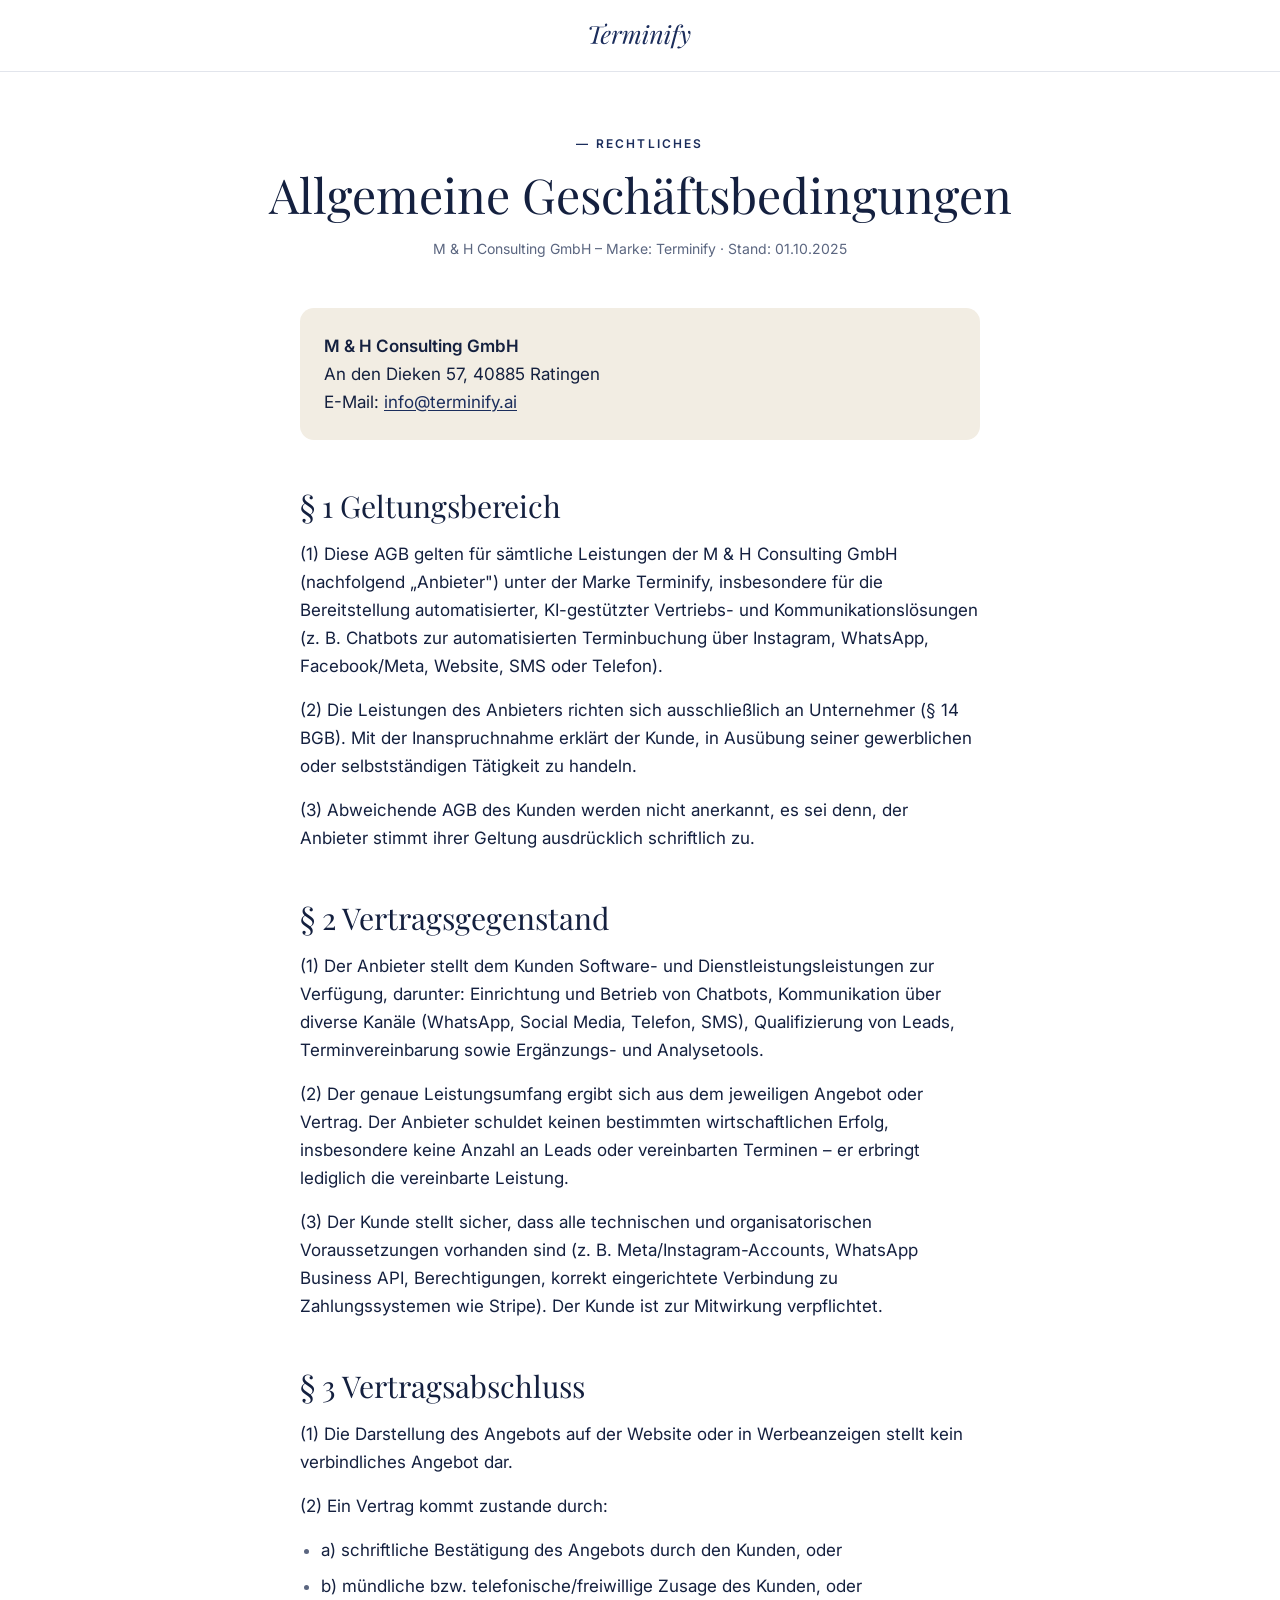
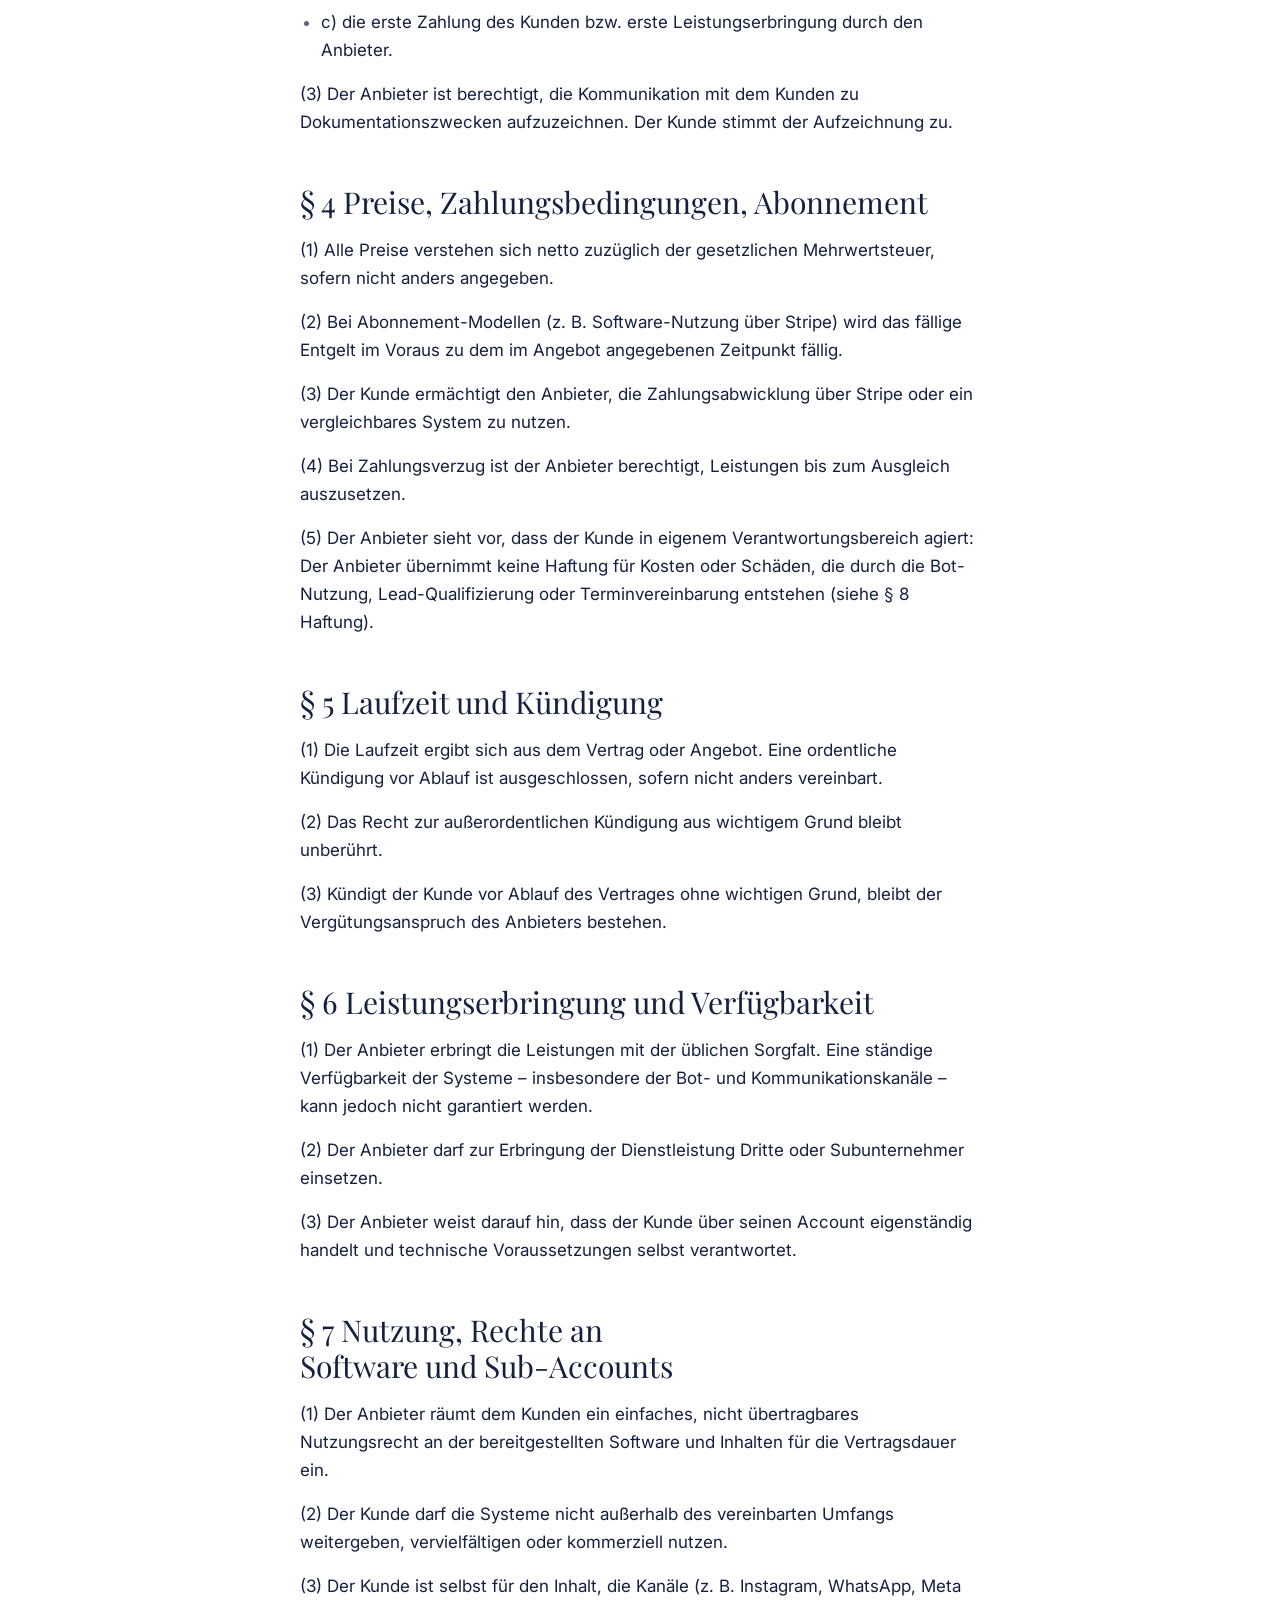
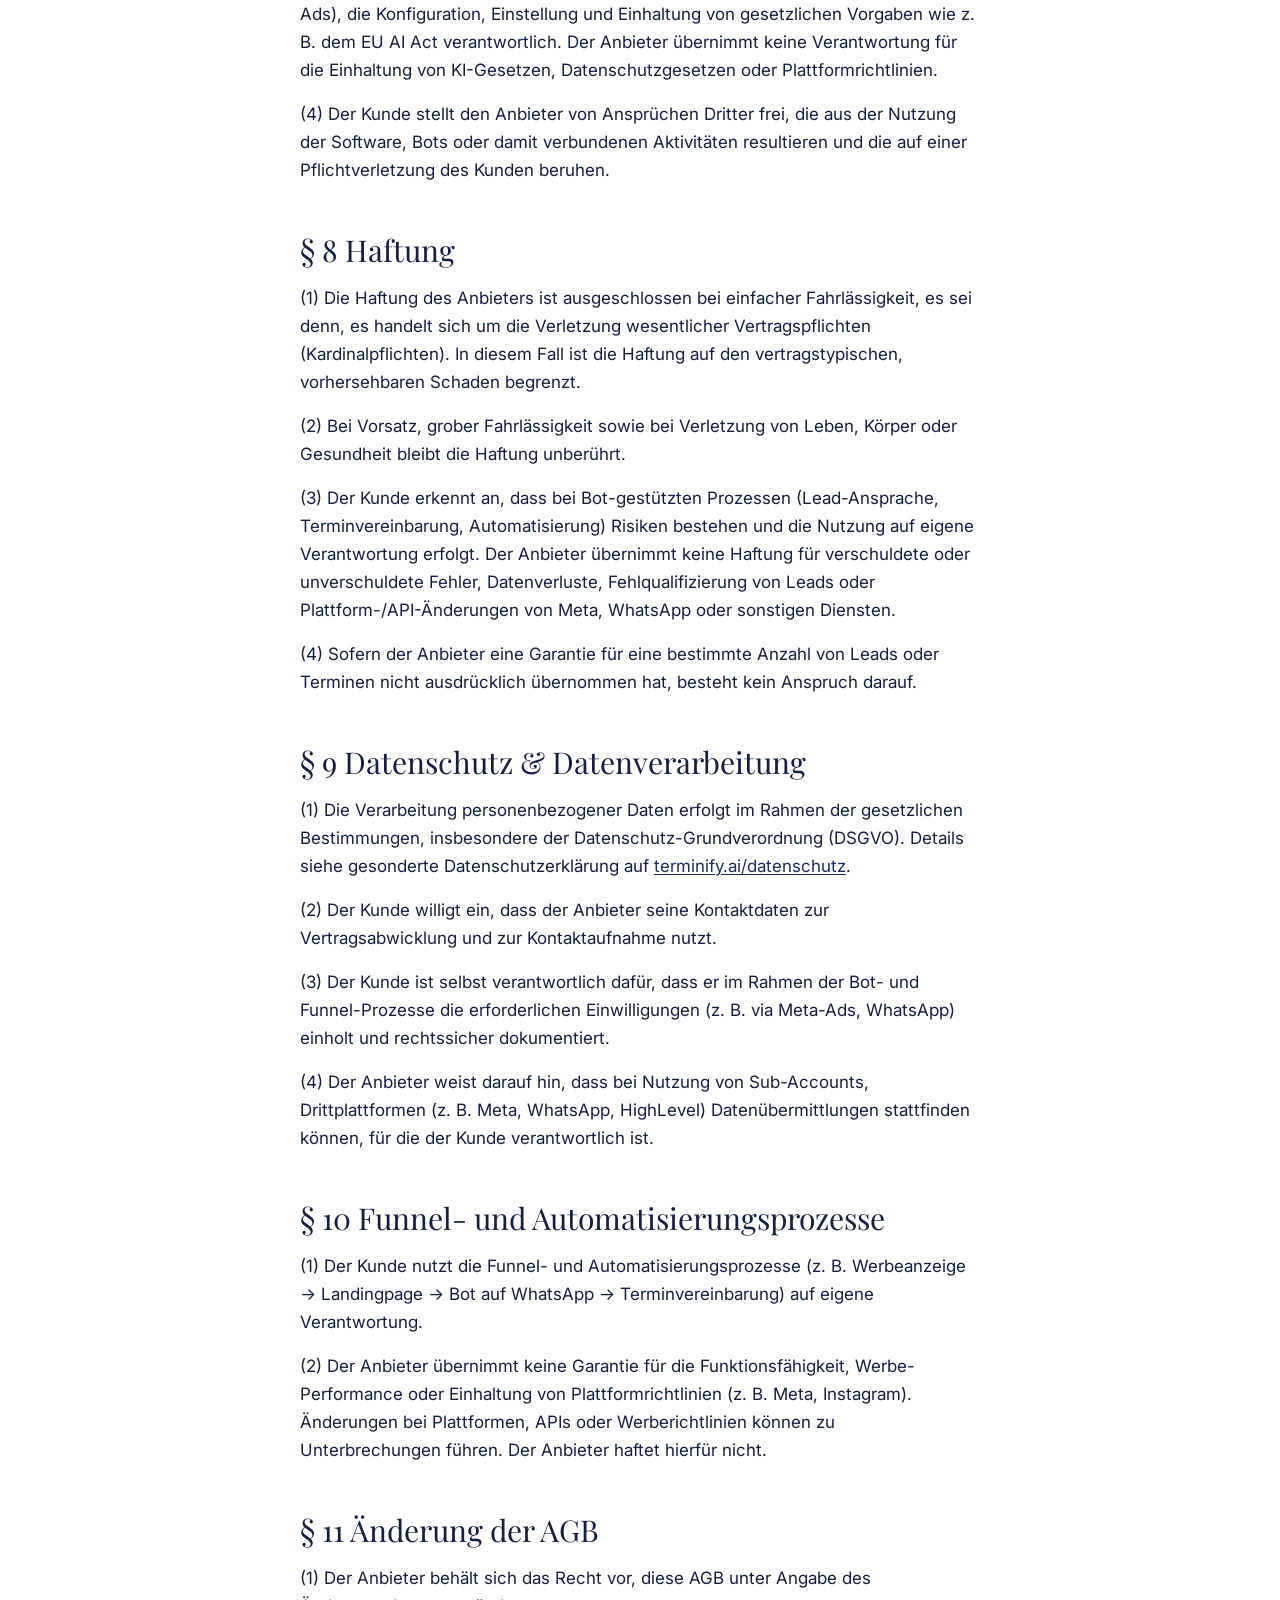
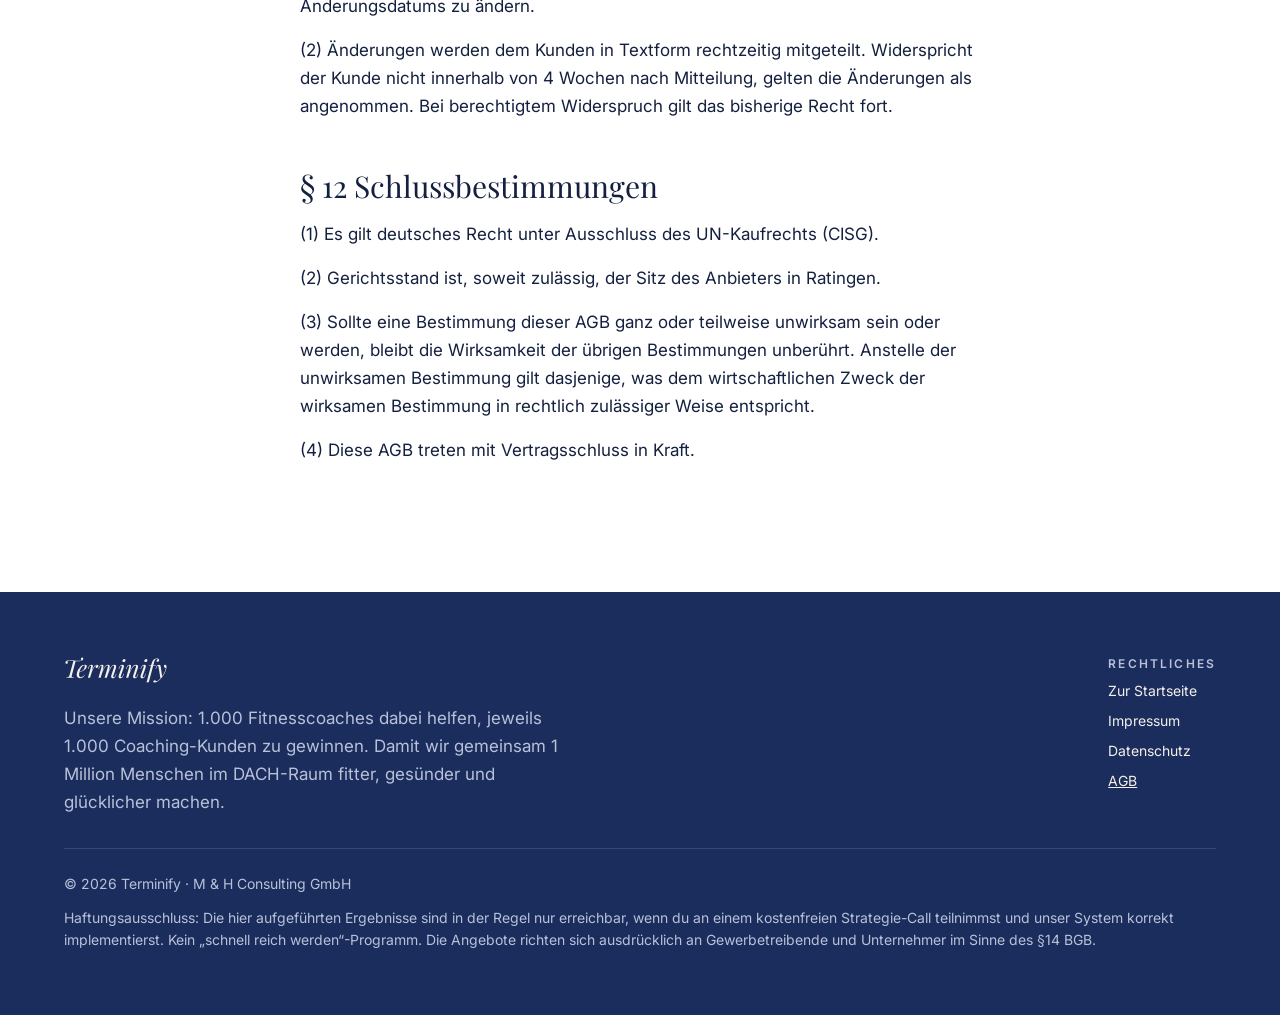
==== agb/index.html @ e1d7f53e "Rechtsseiten im Markenstil, Belege-Block mobil repariert - Impressum, Datenschutz und AGB unter vide" ====
<!DOCTYPE html>
<html lang="de">
<head>
<meta charset="UTF-8">
<meta name="viewport" content="width=device-width, initial-scale=1.0">
<title>Allgemeine Geschäftsbedingungen – Terminify</title>
<meta name="description" content="Allgemeine Geschäftsbedingungen der M & H Consulting GmbH (Terminify).">
<meta name="theme-color" content="#ffffff">
<link rel="icon" type="image/svg+xml" href="../assets/favicon.svg">

<link rel="preconnect" href="https://fonts.googleapis.com">
<link rel="preconnect" href="https://fonts.gstatic.com" crossorigin>
<link href="https://fonts.googleapis.com/css2?family=Inter:wght@400;600&family=Playfair+Display:ital,wght@0,400;0,500;1,400;1,500&display=swap" rel="stylesheet">
<link rel="stylesheet" href="../tokens.css">
<link rel="stylesheet" href="../bausteine.css">
<link rel="stylesheet" href="../recht.css">
</head>
<body>

<header class="tf-kopf">
  <a class="tf-kopf__logo" href="/" aria-label="Terminify, zur Startseite"><img class="tf-kopf__marke" src="../assets/wortmarke_tinte.svg" alt="Terminify" width="104" height="28"></a>
</header>

<main>
  <section class="recht-kopf">
    <div class="container tf-mitte">
      <p class="tf-dachzeile label">— Rechtliches</p>
      <h1 class="tf-titel display-l">Allgemeine Geschäftsbedingungen</h1>
      <p class="recht-kopf__stand small">M &amp; H Consulting GmbH – Marke: Terminify &middot; Stand: 01.10.2025</p>
    </div>
  </section>

  <section class="recht">
    <div class="container">
      <div class="recht__text body">
    <div class="addr">
      <strong>M &amp; H Consulting GmbH</strong><br>
      An den Dieken 57, 40885 Ratingen<br>
      E-Mail: <a href="mailto:info@terminify.ai">info@terminify.ai</a>
    </div>

    <h2>§ 1 Geltungsbereich</h2>
    <p>(1) Diese AGB gelten für sämtliche Leistungen der M &amp; H Consulting GmbH (nachfolgend „Anbieter") unter der Marke Terminify, insbesondere für die Bereitstellung automatisierter, KI-gestützter Vertriebs- und Kommunikationslösungen (z. B. Chatbots zur automatisierten Terminbuchung über Instagram, WhatsApp, Facebook/Meta, Website, SMS oder Telefon).</p>
    <p>(2) Die Leistungen des Anbieters richten sich ausschließlich an Unternehmer (§ 14 BGB). Mit der Inanspruchnahme erklärt der Kunde, in Ausübung seiner gewerblichen oder selbstständigen Tätigkeit zu handeln.</p>
    <p>(3) Abweichende AGB des Kunden werden nicht anerkannt, es sei denn, der Anbieter stimmt ihrer Geltung ausdrücklich schriftlich zu.</p>

    <h2>§ 2 Vertragsgegenstand</h2>
    <p>(1) Der Anbieter stellt dem Kunden Software- und Dienstleistungsleistungen zur Verfügung, darunter: Einrichtung und Betrieb von Chatbots, Kommunikation über diverse Kanäle (WhatsApp, Social Media, Telefon, SMS), Qualifizierung von Leads, Terminvereinbarung sowie Ergänzungs- und Analysetools.</p>
    <p>(2) Der genaue Leistungsumfang ergibt sich aus dem jeweiligen Angebot oder Vertrag. Der Anbieter schuldet keinen bestimmten wirtschaftlichen Erfolg, insbesondere keine Anzahl an Leads oder vereinbarten Terminen – er erbringt lediglich die vereinbarte Leistung.</p>
    <p>(3) Der Kunde stellt sicher, dass alle technischen und organisatorischen Voraussetzungen vorhanden sind (z. B. Meta/Instagram-Accounts, WhatsApp Business API, Berechtigungen, korrekt eingerichtete Verbindung zu Zahlungssystemen wie Stripe). Der Kunde ist zur Mitwirkung verpflichtet.</p>

    <h2>§ 3 Vertragsabschluss</h2>
    <p>(1) Die Darstellung des Angebots auf der Website oder in Werbeanzeigen stellt kein verbindliches Angebot dar.</p>
    <p>(2) Ein Vertrag kommt zustande durch:</p>
    <ul>
      <li>a) schriftliche Bestätigung des Angebots durch den Kunden, oder</li>
      <li>b) mündliche bzw. telefonische/freiwillige Zusage des Kunden, oder</li>
      <li>c) die erste Zahlung des Kunden bzw. erste Leistungserbringung durch den Anbieter.</li>
    </ul>
    <p>(3) Der Anbieter ist berechtigt, die Kommunikation mit dem Kunden zu Dokumentationszwecken aufzuzeichnen. Der Kunde stimmt der Aufzeichnung zu.</p>

    <h2>§ 4 Preise, Zahlungsbedingungen, Abonnement</h2>
    <p>(1) Alle Preise verstehen sich netto zuzüglich der gesetzlichen Mehrwertsteuer, sofern nicht anders angegeben.</p>
    <p>(2) Bei Abonnement-Modellen (z. B. Software-Nutzung über Stripe) wird das fällige Entgelt im Voraus zu dem im Angebot angegebenen Zeitpunkt fällig.</p>
    <p>(3) Der Kunde ermächtigt den Anbieter, die Zahlungsabwicklung über Stripe oder ein vergleichbares System zu nutzen.</p>
    <p>(4) Bei Zahlungsverzug ist der Anbieter berechtigt, Leistungen bis zum Ausgleich auszusetzen.</p>
    <p>(5) Der Anbieter sieht vor, dass der Kunde in eigenem Verantwortungsbereich agiert: Der Anbieter übernimmt keine Haftung für Kosten oder Schäden, die durch die Bot-Nutzung, Lead-Qualifizierung oder Terminvereinbarung entstehen (siehe § 8 Haftung).</p>

    <h2>§ 5 Laufzeit und Kündigung</h2>
    <p>(1) Die Laufzeit ergibt sich aus dem Vertrag oder Angebot. Eine ordentliche Kündigung vor Ablauf ist ausgeschlossen, sofern nicht anders vereinbart.</p>
    <p>(2) Das Recht zur außerordentlichen Kündigung aus wichtigem Grund bleibt unberührt.</p>
    <p>(3) Kündigt der Kunde vor Ablauf des Vertrages ohne wichtigen Grund, bleibt der Vergütungsanspruch des Anbieters bestehen.</p>

    <h2>§ 6 Leistungserbringung und Verfügbarkeit</h2>
    <p>(1) Der Anbieter erbringt die Leistungen mit der üblichen Sorgfalt. Eine ständige Verfügbarkeit der Systeme – insbesondere der Bot- und Kommunikationskanäle – kann jedoch nicht garantiert werden.</p>
    <p>(2) Der Anbieter darf zur Erbringung der Dienstleistung Dritte oder Subunternehmer einsetzen.</p>
    <p>(3) Der Anbieter weist darauf hin, dass der Kunde über seinen Account eigenständig handelt und technische Voraussetzungen selbst verantwortet.</p>

    <h2>§ 7 Nutzung, Rechte an Software und Sub-Accounts</h2>
    <p>(1) Der Anbieter räumt dem Kunden ein einfaches, nicht übertragbares Nutzungsrecht an der bereitgestellten Software und Inhalten für die Vertragsdauer ein.</p>
    <p>(2) Der Kunde darf die Systeme nicht außerhalb des vereinbarten Umfangs weitergeben, vervielfältigen oder kommerziell nutzen.</p>
    <p>(3) Der Kunde ist selbst für den Inhalt, die Kanäle (z. B. Instagram, WhatsApp, Meta Ads), die Konfiguration, Einstellung und Einhaltung von gesetzlichen Vorgaben wie z. B. dem EU AI Act verantwortlich. Der Anbieter übernimmt keine Verantwortung für die Einhaltung von KI-Gesetzen, Datenschutzgesetzen oder Plattformrichtlinien.</p>
    <p>(4) Der Kunde stellt den Anbieter von Ansprüchen Dritter frei, die aus der Nutzung der Software, Bots oder damit verbundenen Aktivitäten resultieren und die auf einer Pflichtverletzung des Kunden beruhen.</p>

    <h2>§ 8 Haftung</h2>
    <p>(1) Die Haftung des Anbieters ist ausgeschlossen bei einfacher Fahrlässigkeit, es sei denn, es handelt sich um die Verletzung wesentlicher Vertragspflichten (Kardinalpflichten). In diesem Fall ist die Haftung auf den vertragstypischen, vorhersehbaren Schaden begrenzt.</p>
    <p>(2) Bei Vorsatz, grober Fahrlässigkeit sowie bei Verletzung von Leben, Körper oder Gesundheit bleibt die Haftung unberührt.</p>
    <p>(3) Der Kunde erkennt an, dass bei Bot-gestützten Prozessen (Lead-Ansprache, Terminvereinbarung, Automatisierung) Risiken bestehen und die Nutzung auf eigene Verantwortung erfolgt. Der Anbieter übernimmt keine Haftung für verschuldete oder unverschuldete Fehler, Datenverluste, Fehlqualifizierung von Leads oder Plattform-/API-Änderungen von Meta, WhatsApp oder sonstigen Diensten.</p>
    <p>(4) Sofern der Anbieter eine Garantie für eine bestimmte Anzahl von Leads oder Terminen nicht ausdrücklich übernommen hat, besteht kein Anspruch darauf.</p>

    <h2>§ 9 Datenschutz &amp; Datenverarbeitung</h2>
    <p>(1) Die Verarbeitung personenbezogener Daten erfolgt im Rahmen der gesetzlichen Bestimmungen, insbesondere der Datenschutz-Grundverordnung (DSGVO). Details siehe gesonderte Datenschutzerklärung auf <a href="/datenschutz">terminify.ai/datenschutz</a>.</p>
    <p>(2) Der Kunde willigt ein, dass der Anbieter seine Kontaktdaten zur Vertragsabwicklung und zur Kontaktaufnahme nutzt.</p>
    <p>(3) Der Kunde ist selbst verantwortlich dafür, dass er im Rahmen der Bot- und Funnel-Prozesse die erforderlichen Einwilligungen (z. B. via Meta-Ads, WhatsApp) einholt und rechtssicher dokumentiert.</p>
    <p>(4) Der Anbieter weist darauf hin, dass bei Nutzung von Sub-Accounts, Drittplattformen (z. B. Meta, WhatsApp, HighLevel) Datenübermittlungen stattfinden können, für die der Kunde verantwortlich ist.</p>

    <h2>§ 10 Funnel- und Automatisierungsprozesse</h2>
    <p>(1) Der Kunde nutzt die Funnel- und Automatisierungsprozesse (z. B. Werbeanzeige &rarr; Landingpage &rarr; Bot auf WhatsApp &rarr; Terminvereinbarung) auf eigene Verantwortung.</p>
    <p>(2) Der Anbieter übernimmt keine Garantie für die Funktionsfähigkeit, Werbe-Performance oder Einhaltung von Plattformrichtlinien (z. B. Meta, Instagram). Änderungen bei Plattformen, APIs oder Werberichtlinien können zu Unterbrechungen führen. Der Anbieter haftet hierfür nicht.</p>

    <h2>§ 11 Änderung der AGB</h2>
    <p>(1) Der Anbieter behält sich das Recht vor, diese AGB unter Angabe des Änderungsdatums zu ändern.</p>
    <p>(2) Änderungen werden dem Kunden in Textform rechtzeitig mitgeteilt. Widerspricht der Kunde nicht innerhalb von 4 Wochen nach Mitteilung, gelten die Änderungen als angenommen. Bei berechtigtem Widerspruch gilt das bisherige Recht fort.</p>

    <h2>§ 12 Schlussbestimmungen</h2>
    <p>(1) Es gilt deutsches Recht unter Ausschluss des UN-Kaufrechts (CISG).</p>
    <p>(2) Gerichtsstand ist, soweit zulässig, der Sitz des Anbieters in Ratingen.</p>
    <p>(3) Sollte eine Bestimmung dieser AGB ganz oder teilweise unwirksam sein oder werden, bleibt die Wirksamkeit der übrigen Bestimmungen unberührt. Anstelle der unwirksamen Bestimmung gilt dasjenige, was dem wirtschaftlichen Zweck der wirksamen Bestimmung in rechtlich zulässiger Weise entspricht.</p>
    <p>(4) Diese AGB treten mit Vertragsschluss in Kraft.</p>
  
      </div>
    </div>
  </section>
</main>

<footer class="tf-fuss" data-theme="tinte">
  <div class="tf-fuss__oben">
    <div>
      <img class="tf-fuss__marke" src="../assets/wortmarke_weiss.svg" alt="Terminify" width="104" height="28">
      <p class="tf-fuss__mission body">Unsere Mission: 1.000 Fitnesscoaches dabei helfen, jeweils 1.000 Coaching-Kunden zu gewinnen. Damit wir gemeinsam 1 Million Menschen im DACH-Raum fitter, gesünder und glücklicher machen.</p>
    </div>
    <nav class="tf-fuss__recht small" aria-label="Rechtliches"><span class="tf-fuss__titel label">Rechtliches</span><a href="/">Zur Startseite</a><a href="/impressum/">Impressum</a><a href="/datenschutz/">Datenschutz</a><a href="/agb/" aria-current="page">AGB</a></nav>
  </div>
  <div class="tf-fuss__unten small">
    <p>© 2026 Terminify · M &amp; H Consulting GmbH</p>
    <p>Haftungsausschluss: Die hier aufgeführten Ergebnisse sind in der Regel nur erreichbar, wenn du an einem kostenfreien Strategie-Call teilnimmst und unser System korrekt implementierst. Kein „schnell reich werden“-Programm. Die Angebote richten sich ausdrücklich an Gewerbetreibende und Unternehmer im Sinne des §14 BGB.</p>
  </div>
</footer>

</body>
</html>
---- tokens.css ----
/* Terminify Markenstil, erzeugt aus den Tokens */
:root, [data-theme="light"] {
  --surface: #ffffff;
  --surface-alt: #f2ede3;
  --surface-raised: #ffffff;
  --line: #e2e5ec;
  --ink: #14203f;
  --ink-muted: #5b6680;
  --brand: #1b2d5c;
  --brand-strong: #132247;
  --on-brand: #f4f1ec;
  --mark-old: #7a8296;
  --focus: #1b2d5c;
  --tinte: #1b2d5c;
  --creme: #f2ede3;
  --weiss: #f4f1ec;
  --shadow-card: 0 1px 2px rgba(20,32,63,.06), 0 12px 32px rgba(20,32,63,.08);
}
[data-theme="tinte"] {
  --surface: #1b2d5c;
  --surface-alt: #15244b;
  --surface-raised: #22376b;
  --line: #33487f;
  --ink: #f4f1ec;
  --ink-muted: #b8c1d9;
  --brand: #f4f1ec;
  --brand-strong: #ffffff;
  --on-brand: #1b2d5c;
  --mark-old: #8f9ab8;
  --focus: #f4f1ec;
  --tinte: #1b2d5c;
  --creme: #f2ede3;
  --weiss: #f4f1ec;
  --shadow-card: none;
}
:root {
  --space-1: 4px;
  --space-2: 8px;
  --space-3: 12px;
  --space-4: 16px;
  --space-6: 24px;
  --space-8: 32px;
  --space-12: 48px;
  --space-16: 64px;
  --space-28: 112px;
  --radius-sm: 6px;
  --radius-md: 14px;
  --radius-pill: 999px;
  --container: 1152px;
  --container-schmal: 880px;
  --prosa: 680px;
  --kopfzeile: 72px;
  --font-display: "Playfair Display", Georgia, serif;
  --font-sans: Inter, system-ui, sans-serif;
}
.display-xl { font-family: var(--font-display); font-size: 64px; line-height: 1.06; font-weight: 400; letter-spacing: -0.01em; }
.display-xl-mobil { font-family: var(--font-display); font-size: 40px; line-height: 1.1; font-weight: 400; letter-spacing: -0.01em; }
.display-l { font-family: var(--font-display); font-size: 48px; line-height: 1.12; font-weight: 400; }
.display-m { font-family: var(--font-display); font-size: 30px; line-height: 1.2; font-weight: 400; }
.akzent { font-family: var(--font-display); font-size: 64px; line-height: 1.06; font-weight: 400; font-style: italic; }
.name { font-family: var(--font-display); font-size: 28px; line-height: 1.15; font-weight: 400; font-style: italic; }
.lead { font-family: var(--font-sans); font-size: 20px; line-height: 32px; font-weight: 400; }
.body { font-family: var(--font-sans); font-size: 17px; line-height: 28px; font-weight: 400; }
.body-strong { font-family: var(--font-sans); font-size: 17px; line-height: 28px; font-weight: 600; }
.small { font-family: var(--font-sans); font-size: 14px; line-height: 22px; font-weight: 400; }
.label { font-family: var(--font-sans); font-size: 12px; line-height: 16px; font-weight: 600; letter-spacing: 0.18em; }
.button { font-family: var(--font-sans); font-size: 16px; line-height: 20px; font-weight: 600; }
---- bausteine.css ----
/* Schriften werden per <link> im <head> geladen (statt @import), damit sie parallel zum CSS laden. */

/* Terminify Bausteine. Alle Farben, Abstände und Radien kommen aus den Tokens. */
.tf-flaeche { background: var(--surface); color: var(--ink); font-family: var(--font-sans); padding: var(--space-8); }
.tf-flaeche *, .tf-flaeche *::before, .tf-flaeche *::after { box-sizing: border-box; }
.tf-nur-tinte { display: none; }
[data-theme="tinte"] .tf-nur-hell { display: none; }
[data-theme="tinte"] .tf-nur-tinte { display: block; }

/* Kopfzeile */
.tf-kopf { display: flex; align-items: center; justify-content: space-between; gap: var(--space-6);
  height: var(--kopfzeile); padding-inline: var(--space-8); background: var(--surface); border-bottom: 1px solid var(--line); }
.tf-kopf__marke { height: 28px; width: auto; }
.tf-kopf__nav { display: flex; gap: var(--space-8); color: var(--ink-muted); }
.tf-kopf__nav a { color: inherit; text-decoration: none; }
.tf-kopf__nav a:hover { color: var(--ink); }
@media (max-width: 767px) { .tf-kopf__nav { display: none; } .tf-kopf { padding-inline: var(--space-4); } }

/* Button */
.tf-btn { display: inline-flex; align-items: center; gap: 10px; padding: 16px 28px; border-radius: var(--radius-sm);
  background: var(--brand); color: var(--on-brand); border: 1px solid var(--brand); text-decoration: none;
  font-family: var(--font-sans); font-size: 16px; line-height: 20px; font-weight: 600; cursor: pointer;
  transition: background-color .15s ease; }
.tf-btn:hover { background: var(--brand-strong); border-color: var(--brand-strong); }
.tf-btn:focus-visible { outline: 2px solid var(--focus); outline-offset: 2px; }
.tf-btn--zwei { background: transparent; color: var(--brand); }
.tf-btn--zwei:hover { background: var(--surface-alt); border-color: var(--brand); }
.tf-btn--klein { padding: 10px 18px; font-size: 14px; }
.tf-pfeil { transition: transform .15s ease; }
.tf-btn:hover .tf-pfeil { transform: translateX(3px); }
@media (prefers-reduced-motion: reduce) { .tf-btn, .tf-pfeil { transition: none; } .tf-btn:hover .tf-pfeil { transform: none; } }
.tf-reihe { display: flex; flex-wrap: wrap; gap: var(--space-4); align-items: center; }

/* Dachzeile und Überschrift */
.tf-dachzeile { margin: 0; color: var(--brand); text-transform: uppercase; }
.tf-titel { margin: 0; color: var(--ink); font-family: var(--font-display); text-wrap: balance; }
.tf-akzent { font-style: italic; color: var(--brand); }
.tf-unterzeile { margin: 0; color: var(--ink-muted); max-width: var(--prosa); }
.tf-mitte { display: flex; flex-direction: column; align-items: center; text-align: center; gap: var(--space-4); }
@media (max-width: 767px) { .tf-titel.display-xl { font-size: 40px; line-height: 1.1; } .tf-titel.display-l { font-size: 34px; } }

/* Videorahmen */
.tf-video { position: relative; width: 100%; max-width: var(--container-schmal); aspect-ratio: 16 / 9; margin-inline: auto;
  border-radius: var(--radius-md); overflow: hidden; background: var(--tinte); box-shadow: var(--shadow-card); }
.tf-video__bild { width: 100%; height: 100%; object-fit: cover; display: block; }
.tf-play { position: absolute; inset: 0; margin: auto; width: 76px; height: 76px; border-radius: var(--radius-pill);
  border: 0; background: var(--weiss); cursor: pointer; display: grid; place-items: center; }
.tf-play::after { content: ""; margin-left: 5px; border-style: solid; border-width: 13px 0 13px 21px;
  border-color: transparent transparent transparent var(--tinte); }
.tf-play:focus-visible { outline: 2px solid var(--weiss); outline-offset: 3px; }

/* Rezensionen */
.tf-rezensionen { display: grid; grid-template-columns: repeat(4, minmax(0, 1fr)); gap: var(--space-6); }
@media (max-width: 900px) { .tf-rezensionen { grid-template-columns: repeat(2, minmax(0, 1fr)); } }
.tf-rezension { margin: 0; display: flex; flex-direction: column; gap: var(--space-3); }
.tf-rezension__bild { position: relative; aspect-ratio: 3 / 4; border-radius: var(--radius-md); overflow: hidden; background: var(--tinte); }
.tf-rezension__bild img { width: 100%; height: 100%; object-fit: cover; display: block; }
.tf-rezension__bild .tf-play { width: 52px; height: 52px; inset: 0 0 auto auto; margin: var(--space-3); }
.tf-rezension__bild .tf-play::after { border-width: 9px 0 9px 14px; margin-left: 3px; }
.tf-rezension__zahl { margin: 0; color: var(--ink-muted); text-transform: uppercase; }

/* Vergleich alter und neuer Funnel */
.tf-vergleich { display: grid; grid-template-columns: repeat(2, minmax(0, 1fr)); gap: var(--space-6); }
@media (max-width: 767px) { .tf-vergleich { grid-template-columns: 1fr; } }
.tf-karte { display: flex; flex-direction: column; gap: var(--space-4); padding: var(--space-8); border-radius: var(--radius-md);
  background: var(--surface-raised); color: var(--ink); border: 1px solid var(--line); }
.tf-karte--neu { background: var(--surface); border-color: var(--surface); box-shadow: var(--shadow-card); }
.tf-karte .tf-zeit { margin: 0; color: var(--ink-muted); text-transform: uppercase; }
.tf-karte--neu .tf-zeit { color: var(--brand); }
.tf-karte h3 { margin: 0; }
.tf-karte p { margin: 0; color: var(--ink-muted); }
.tf-liste { list-style: none; margin: var(--space-2) 0 0; padding: 0; display: flex; flex-direction: column; gap: var(--space-3); }
.tf-liste li { display: grid; grid-template-columns: 20px 1fr; gap: var(--space-3); align-items: start; }
.tf-liste svg { width: 20px; height: 20px; margin-top: 4px; fill: none; stroke-width: 2; stroke-linecap: round; stroke-linejoin: round; }
.tf-liste--alt svg { stroke: var(--mark-old); }
.tf-liste--alt li { color: var(--ink-muted); }
.tf-liste--neu svg { stroke: var(--brand); }

/* Fußbereich */
.tf-fuss { background: var(--surface); color: var(--ink); padding: var(--space-12) var(--space-8); display: grid; gap: var(--space-8); }
.tf-fuss__oben { display: flex; flex-wrap: wrap; justify-content: space-between; gap: var(--space-8); }
.tf-fuss__marke { height: 28px; width: auto; }
.tf-fuss__mission { margin: var(--space-4) 0 0; max-width: 46ch; color: var(--ink-muted); }
.tf-fuss__recht { display: flex; flex-direction: column; gap: var(--space-2); }
.tf-fuss__titel { color: var(--ink-muted); text-transform: uppercase; }
.tf-fuss__recht a { color: var(--ink); text-decoration: none; }
.tf-fuss__recht a:hover { text-decoration: underline; }
.tf-fuss__unten { border-top: 1px solid var(--line); padding-top: var(--space-6); color: var(--ink-muted); display: grid; gap: var(--space-3); }
.tf-fuss__unten p { margin: 0; }
---- recht.css ----
/* Impressum, Datenschutz, AGB: ruhiger Lesesatz in Prosabreite, sonst die Bausteine */
*, *::before, *::after { box-sizing: border-box; }
body { margin: 0; background: var(--surface); color: var(--ink); font-family: var(--font-sans); -webkit-font-smoothing: antialiased; }
a:focus-visible { outline: 2px solid var(--focus); outline-offset: 2px; }

.container { width: 100%; max-width: calc(var(--container) + 2 * var(--space-8)); margin-inline: auto; padding-inline: var(--space-8); }

.tf-kopf { justify-content: center; }
.tf-kopf__logo { display: flex; }

.recht-kopf { padding-block: var(--space-16) var(--space-12); }
.recht-kopf__stand { margin: 0; color: var(--ink-muted); }

.recht { padding-bottom: var(--space-28); }
.recht__text { max-width: var(--prosa); margin-inline: auto; }
.recht__text > :first-child { margin-top: 0; }
.recht__text h2 { margin: var(--space-12) 0 var(--space-4); font-family: var(--font-display); font-size: 30px; line-height: 1.2; font-weight: 400; color: var(--ink); text-wrap: balance; }
.recht__text h3 { margin: var(--space-8) 0 var(--space-2); font-size: 17px; line-height: 28px; font-weight: 600; }
.recht__text p { margin: 0 0 var(--space-4); }
.recht__text ul { margin: 0 0 var(--space-4); padding-left: 1.25em; }
.recht__text li { margin-bottom: var(--space-2); }
.recht__text li::marker { color: var(--ink-muted); }
.recht__text strong { font-weight: 600; }
.recht__text a { color: var(--brand); text-decoration: underline; text-underline-offset: 2px; overflow-wrap: anywhere; }
.recht__text .addr { margin: 0 0 var(--space-6); padding: var(--space-6); background: var(--surface-alt); border-radius: var(--radius-md); }
.recht__text .recht__quelle { margin-top: var(--space-8); color: var(--ink-muted); }

.tf-fuss { padding: var(--space-16) max(var(--space-8), calc((100% - var(--container)) / 2)); }
.tf-fuss__recht a[aria-current="page"] { text-decoration: underline; }

@media (max-width: 767px) {
  .container { padding-inline: var(--space-4); }
  .recht-kopf { padding-block: var(--space-12) var(--space-8); }
  .recht { padding-bottom: var(--space-16); }
  .recht__text h2 { margin-top: var(--space-8); font-size: 24px; }
  .recht__text .addr { padding: var(--space-4); }
  .tf-fuss { padding-inline: var(--space-4); }
}
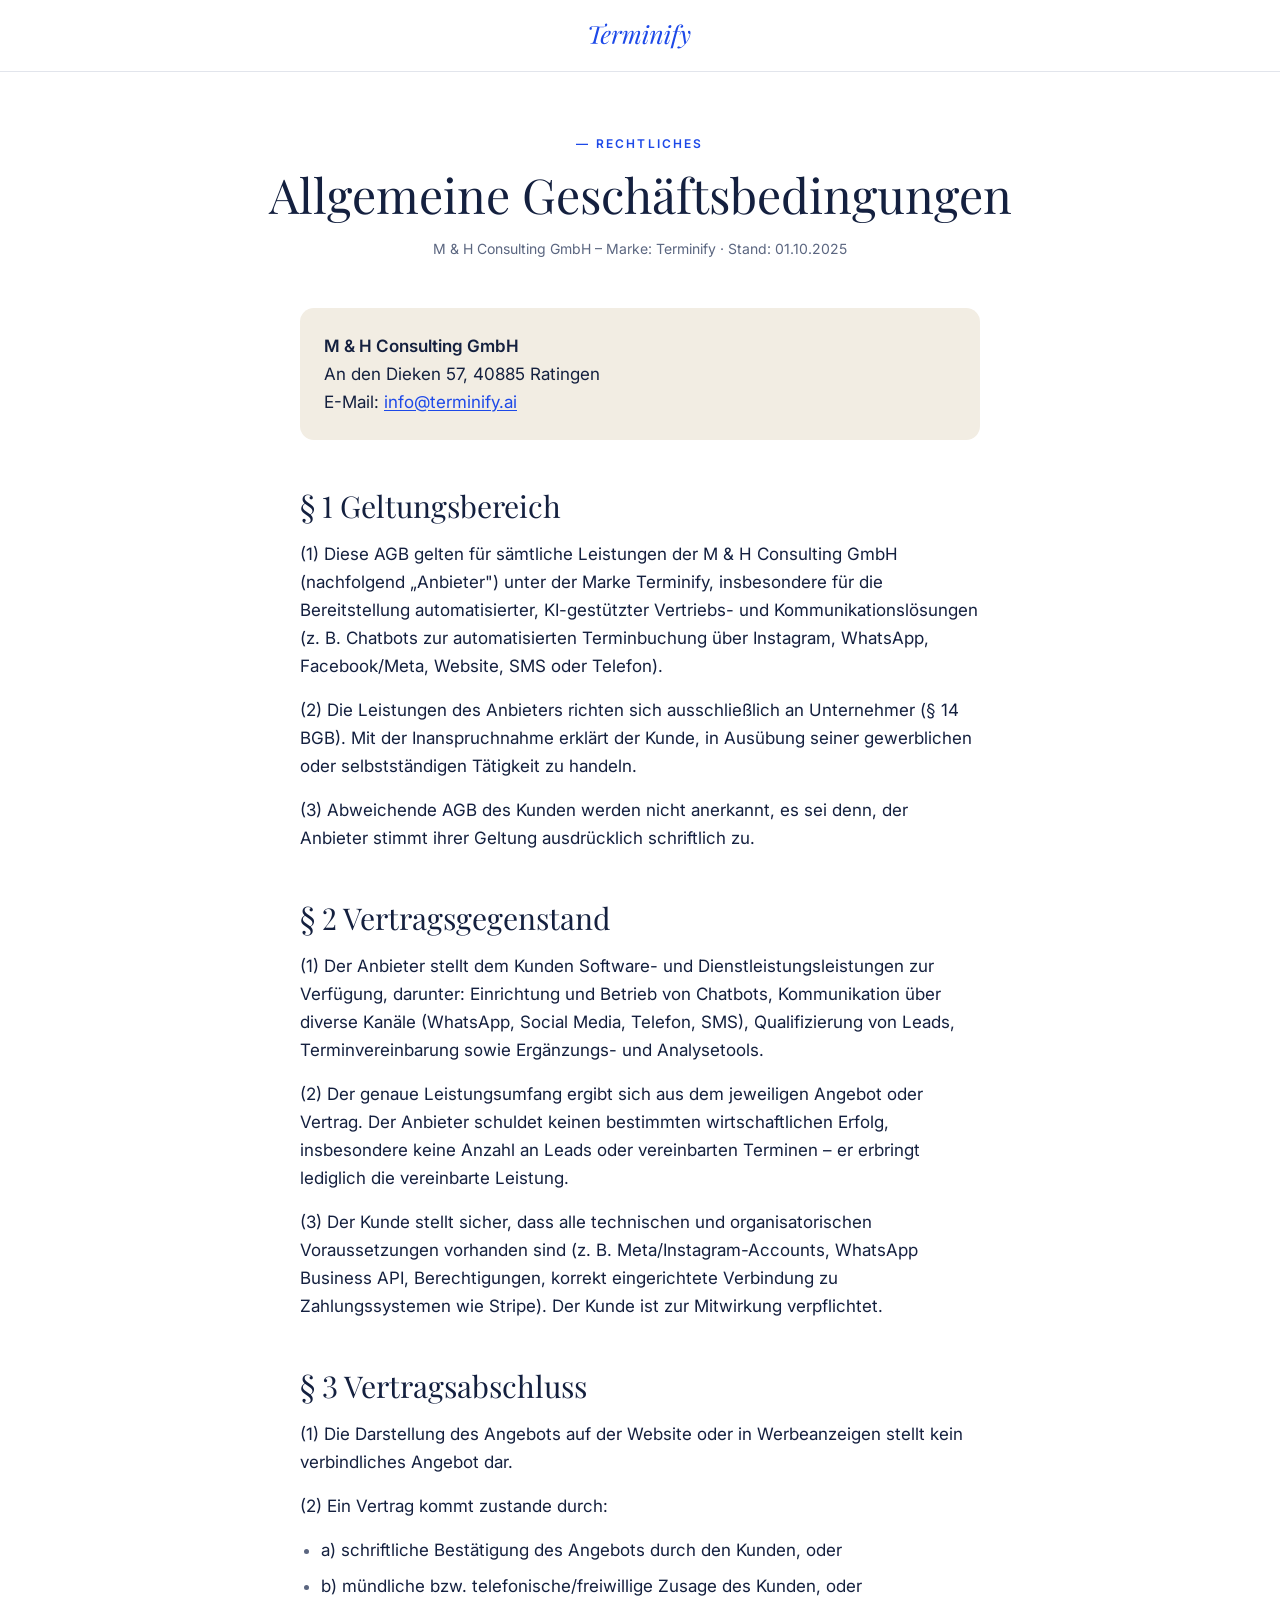
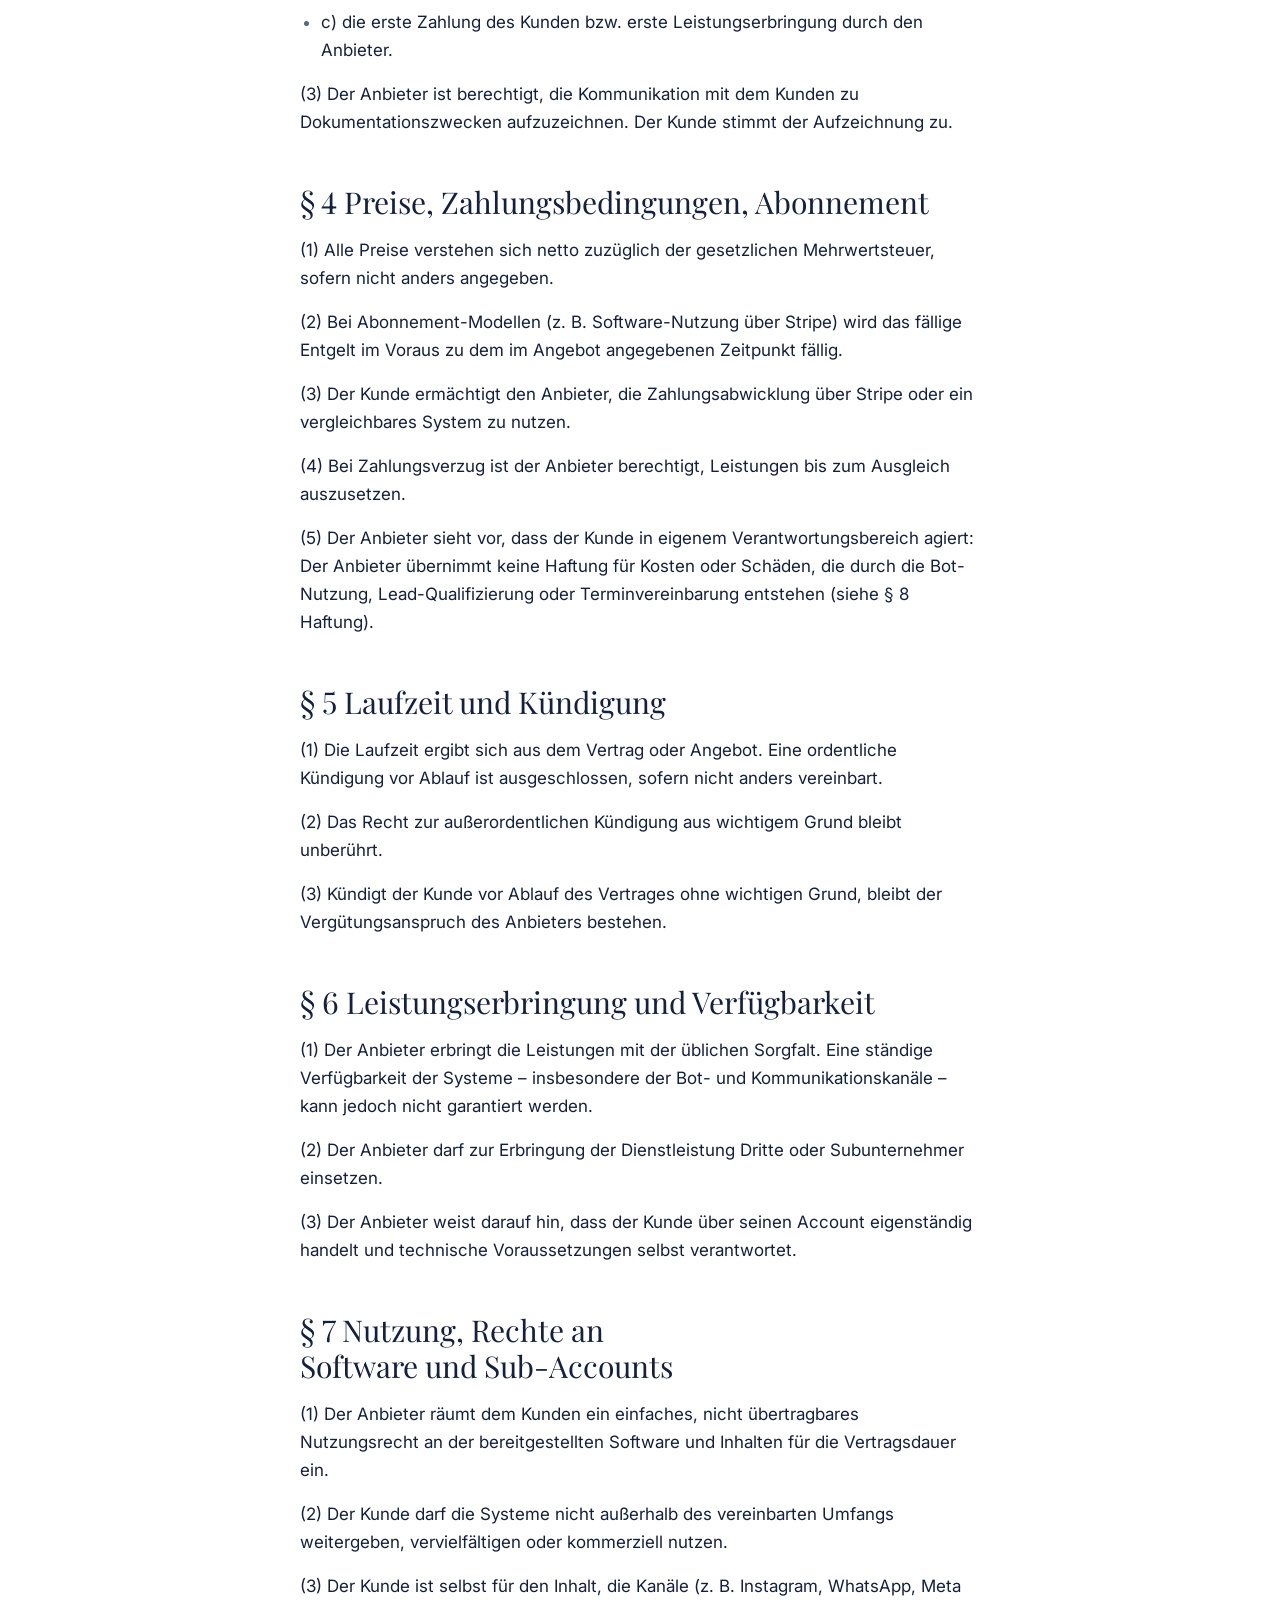
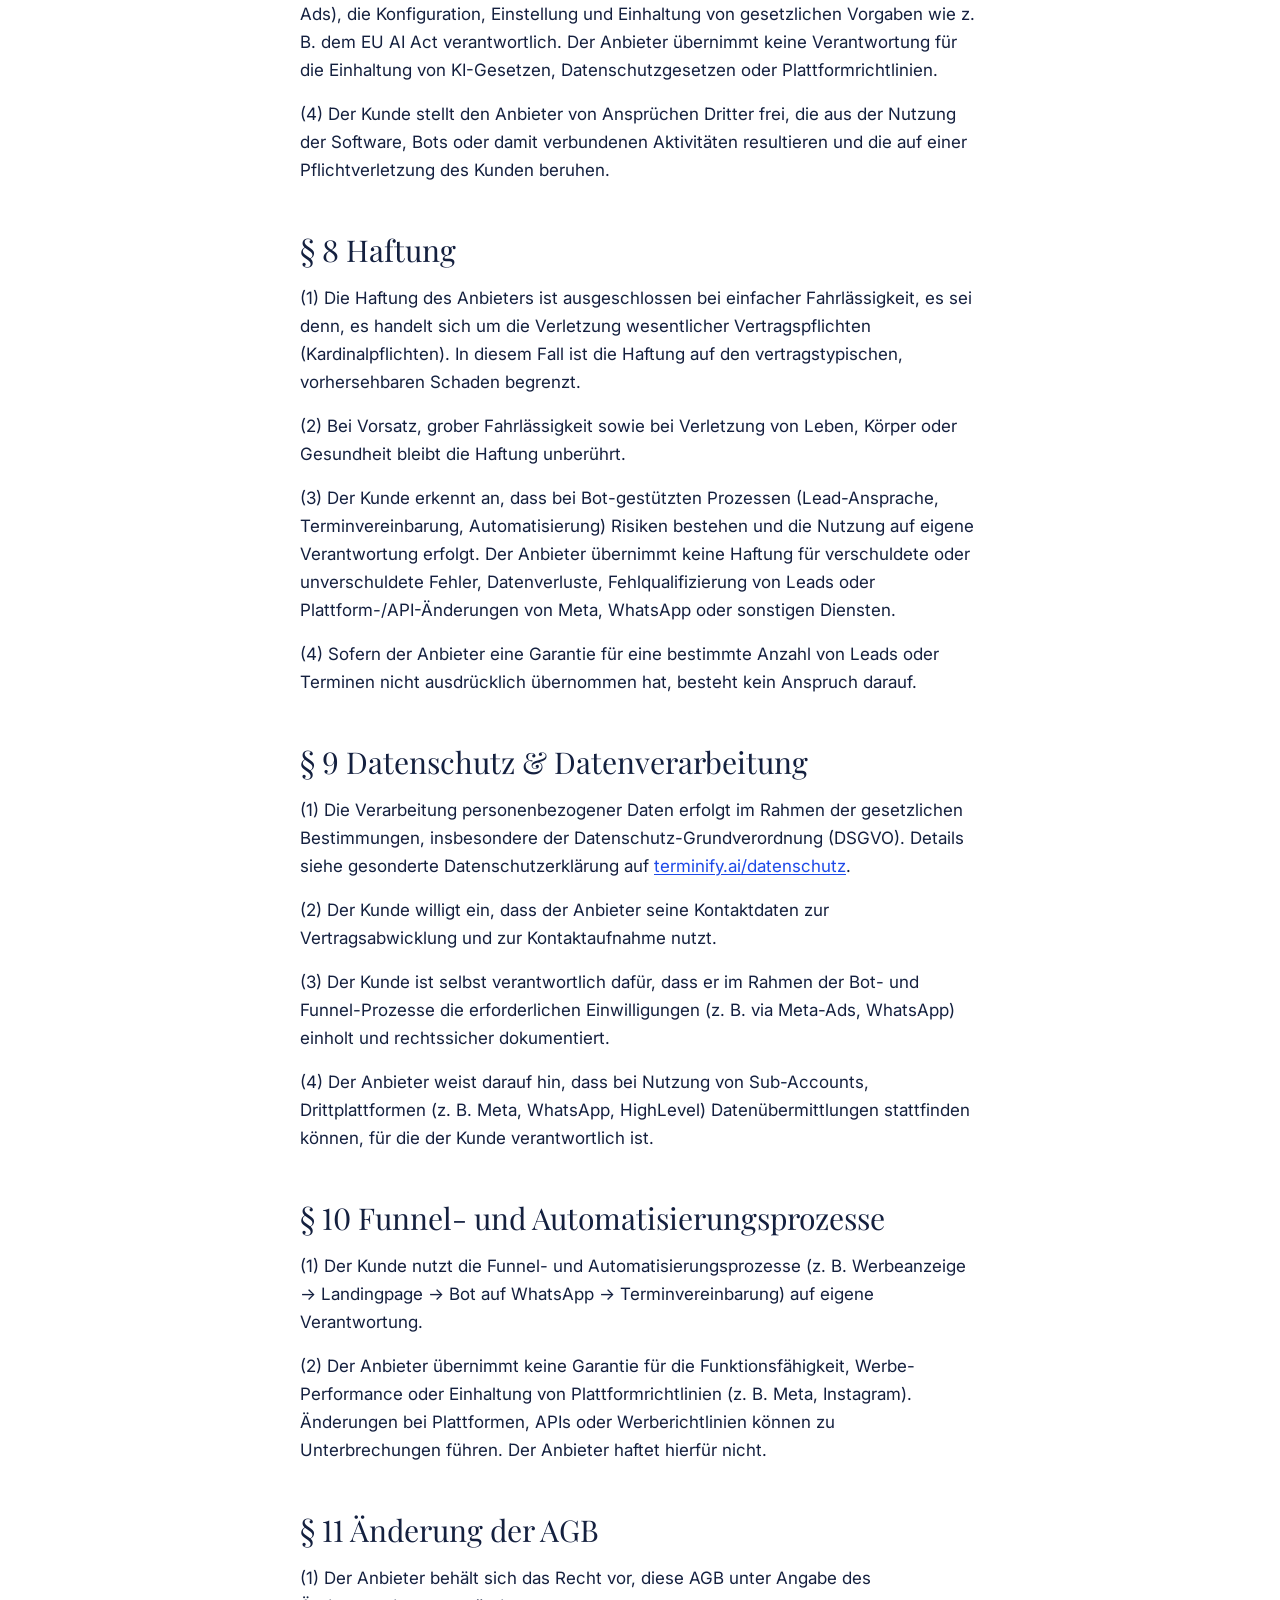
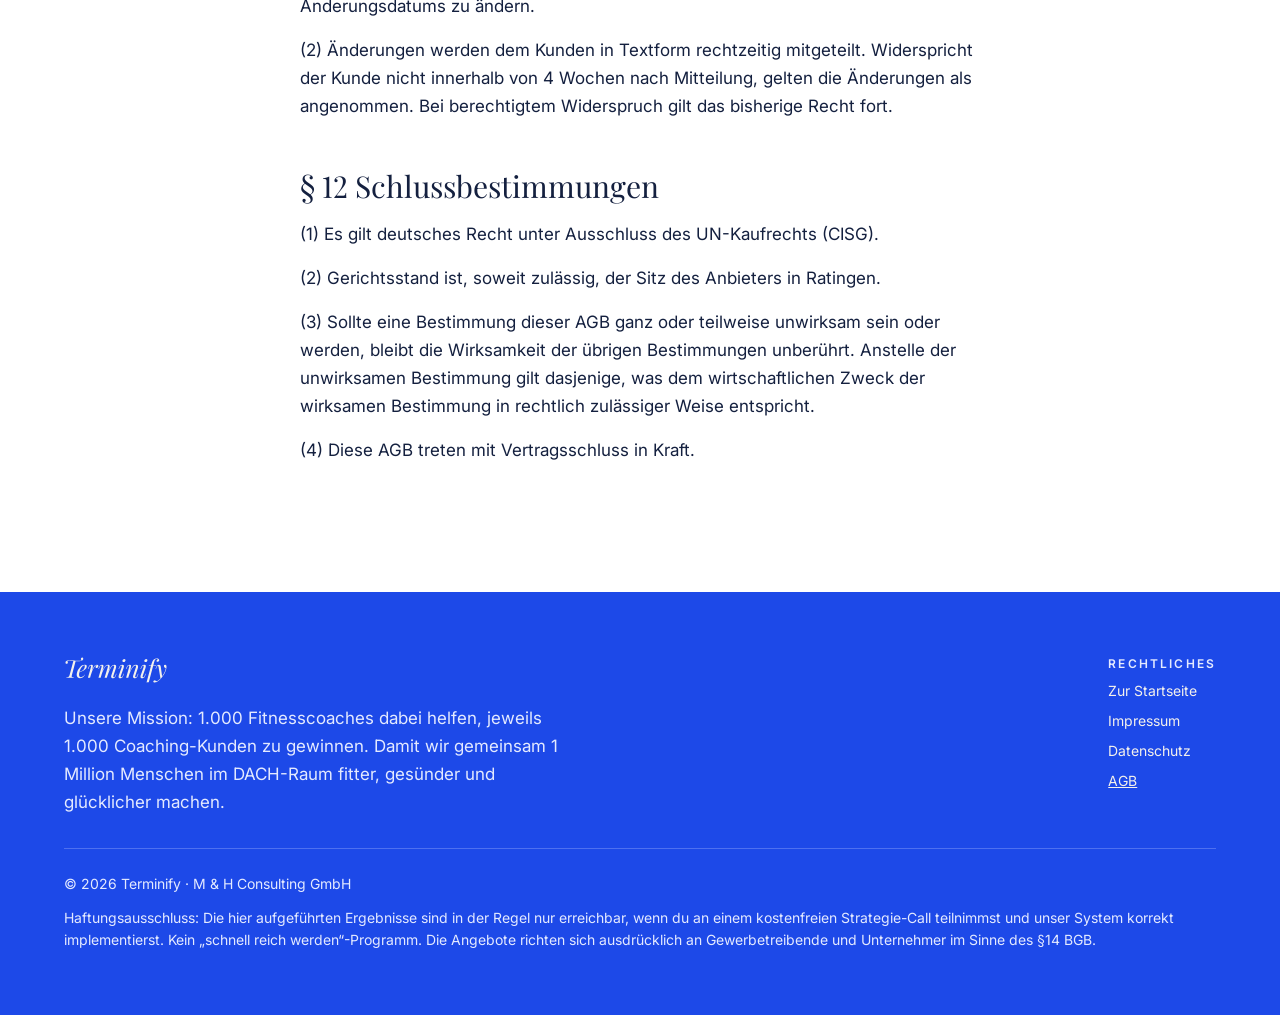
==== commit 6469cdfe: "Markenstil Blau (#1D49E8) statt Tinte, Danke-Seite neu Umstellung nach dem Markenstil vom 29.10.2026" ====
--- a/agb/index.html
+++ b/agb/index.html
@@ -6,7 +6,7 @@
 <title>Allgemeine Geschäftsbedingungen – Terminify</title>
 <meta name="description" content="Allgemeine Geschäftsbedingungen der M & H Consulting GmbH (Terminify).">
 <meta name="theme-color" content="#ffffff">
-<link rel="icon" type="image/svg+xml" href="../assets/favicon.svg">
+<link rel="icon" type="image/svg+xml" href="../assets/favicon_blau.svg">
 
 <link rel="preconnect" href="https://fonts.googleapis.com">
 <link rel="preconnect" href="https://fonts.gstatic.com" crossorigin>
@@ -18,7 +18,7 @@
 <body>
 
 <header class="tf-kopf">
-  <a class="tf-kopf__logo" href="/" aria-label="Terminify, zur Startseite"><img class="tf-kopf__marke" src="../assets/wortmarke_tinte.svg" alt="Terminify" width="104" height="28"></a>
+  <a class="tf-kopf__logo" href="/" aria-label="Terminify, zur Startseite"><img class="tf-kopf__marke" src="../assets/wortmarke_blau.svg" alt="Terminify" width="104" height="28"></a>
 </header>
 
 <main>
@@ -113,7 +113,7 @@
   </section>
 </main>
 
-<footer class="tf-fuss" data-theme="tinte">
+<footer class="tf-fuss" data-theme="blau">
   <div class="tf-fuss__oben">
     <div>
       <img class="tf-fuss__marke" src="../assets/wortmarke_weiss.svg" alt="Terminify" width="104" height="28">
--- a/tokens.css
+++ b/tokens.css
@@ -6,29 +6,29 @@
   --line: #e2e5ec;
   --ink: #14203f;
   --ink-muted: #5b6680;
-  --brand: #1b2d5c;
-  --brand-strong: #132247;
+  --brand: #1D49E8;
+  --brand-strong: #1638C4;
   --on-brand: #f4f1ec;
   --mark-old: #7a8296;
-  --focus: #1b2d5c;
-  --tinte: #1b2d5c;
+  --focus: #1D49E8;
+  --blau: #1D49E8;
   --creme: #f2ede3;
   --weiss: #f4f1ec;
   --shadow-card: 0 1px 2px rgba(20,32,63,.06), 0 12px 32px rgba(20,32,63,.08);
 }
-[data-theme="tinte"] {
-  --surface: #1b2d5c;
-  --surface-alt: #15244b;
-  --surface-raised: #22376b;
-  --line: #33487f;
+[data-theme="blau"] {
+  --surface: #1D49E8;
+  --surface-alt: #1638C4;
+  --surface-raised: #3159EC;
+  --line: #4E70F0;
   --ink: #f4f1ec;
-  --ink-muted: #b8c1d9;
+  --ink-muted: #E4EAFF;
   --brand: #f4f1ec;
   --brand-strong: #ffffff;
-  --on-brand: #1b2d5c;
-  --mark-old: #8f9ab8;
+  --on-brand: #1D49E8;
+  --mark-old: #AFC0F8;
   --focus: #f4f1ec;
-  --tinte: #1b2d5c;
+  --blau: #1D49E8;
   --creme: #f2ede3;
   --weiss: #f4f1ec;
   --shadow-card: none;
@@ -59,6 +59,7 @@
 .display-m { font-family: var(--font-display); font-size: 30px; line-height: 1.2; font-weight: 400; }
 .akzent { font-family: var(--font-display); font-size: 64px; line-height: 1.06; font-weight: 400; font-style: italic; }
 .name { font-family: var(--font-display); font-size: 28px; line-height: 1.15; font-weight: 400; font-style: italic; }
+.titel-kursiv { font-family: var(--font-display); font-size: 48px; line-height: 1.08; font-weight: 400; font-style: italic; font-variant-numeric: lining-nums; }
 .lead { font-family: var(--font-sans); font-size: 20px; line-height: 32px; font-weight: 400; }
 .body { font-family: var(--font-sans); font-size: 17px; line-height: 28px; font-weight: 400; }
 .body-strong { font-family: var(--font-sans); font-size: 17px; line-height: 28px; font-weight: 600; }
--- a/bausteine.css
+++ b/bausteine.css
@@ -3,9 +3,9 @@
 /* Terminify Bausteine. Alle Farben, Abstände und Radien kommen aus den Tokens. */
 .tf-flaeche { background: var(--surface); color: var(--ink); font-family: var(--font-sans); padding: var(--space-8); }
 .tf-flaeche *, .tf-flaeche *::before, .tf-flaeche *::after { box-sizing: border-box; }
-.tf-nur-tinte { display: none; }
-[data-theme="tinte"] .tf-nur-hell { display: none; }
-[data-theme="tinte"] .tf-nur-tinte { display: block; }
+.tf-nur-blau { display: none; }
+[data-theme="blau"] .tf-nur-hell { display: none; }
+[data-theme="blau"] .tf-nur-blau { display: block; }
 
 /* Kopfzeile */
 .tf-kopf { display: flex; align-items: center; justify-content: space-between; gap: var(--space-6);
@@ -41,19 +41,19 @@
 
 /* Videorahmen */
 .tf-video { position: relative; width: 100%; max-width: var(--container-schmal); aspect-ratio: 16 / 9; margin-inline: auto;
-  border-radius: var(--radius-md); overflow: hidden; background: var(--tinte); box-shadow: var(--shadow-card); }
+  border-radius: var(--radius-md); overflow: hidden; background: var(--blau); box-shadow: var(--shadow-card); }
 .tf-video__bild { width: 100%; height: 100%; object-fit: cover; display: block; }
 .tf-play { position: absolute; inset: 0; margin: auto; width: 76px; height: 76px; border-radius: var(--radius-pill);
   border: 0; background: var(--weiss); cursor: pointer; display: grid; place-items: center; }
 .tf-play::after { content: ""; margin-left: 5px; border-style: solid; border-width: 13px 0 13px 21px;
-  border-color: transparent transparent transparent var(--tinte); }
+  border-color: transparent transparent transparent var(--blau); }
 .tf-play:focus-visible { outline: 2px solid var(--weiss); outline-offset: 3px; }
 
 /* Rezensionen */
 .tf-rezensionen { display: grid; grid-template-columns: repeat(4, minmax(0, 1fr)); gap: var(--space-6); }
 @media (max-width: 900px) { .tf-rezensionen { grid-template-columns: repeat(2, minmax(0, 1fr)); } }
 .tf-rezension { margin: 0; display: flex; flex-direction: column; gap: var(--space-3); }
-.tf-rezension__bild { position: relative; aspect-ratio: 3 / 4; border-radius: var(--radius-md); overflow: hidden; background: var(--tinte); }
+.tf-rezension__bild { position: relative; aspect-ratio: 3 / 4; border-radius: var(--radius-md); overflow: hidden; background: var(--blau); }
 .tf-rezension__bild img { width: 100%; height: 100%; object-fit: cover; display: block; }
 .tf-rezension__bild .tf-play { width: 52px; height: 52px; inset: 0 0 auto auto; margin: var(--space-3); }
 .tf-rezension__bild .tf-play::after { border-width: 9px 0 9px 14px; margin-left: 3px; }
--- a/recht.css
+++ b/recht.css
@@ -2,6 +2,7 @@
 *, *::before, *::after { box-sizing: border-box; }
 body { margin: 0; background: var(--surface); color: var(--ink); font-family: var(--font-sans); -webkit-font-smoothing: antialiased; }
 a:focus-visible { outline: 2px solid var(--focus); outline-offset: 2px; }
+.tf-titel, .recht__text h2 { font-variant-numeric: lining-nums; }
 
 .container { width: 100%; max-width: calc(var(--container) + 2 * var(--space-8)); margin-inline: auto; padding-inline: var(--space-8); }
 
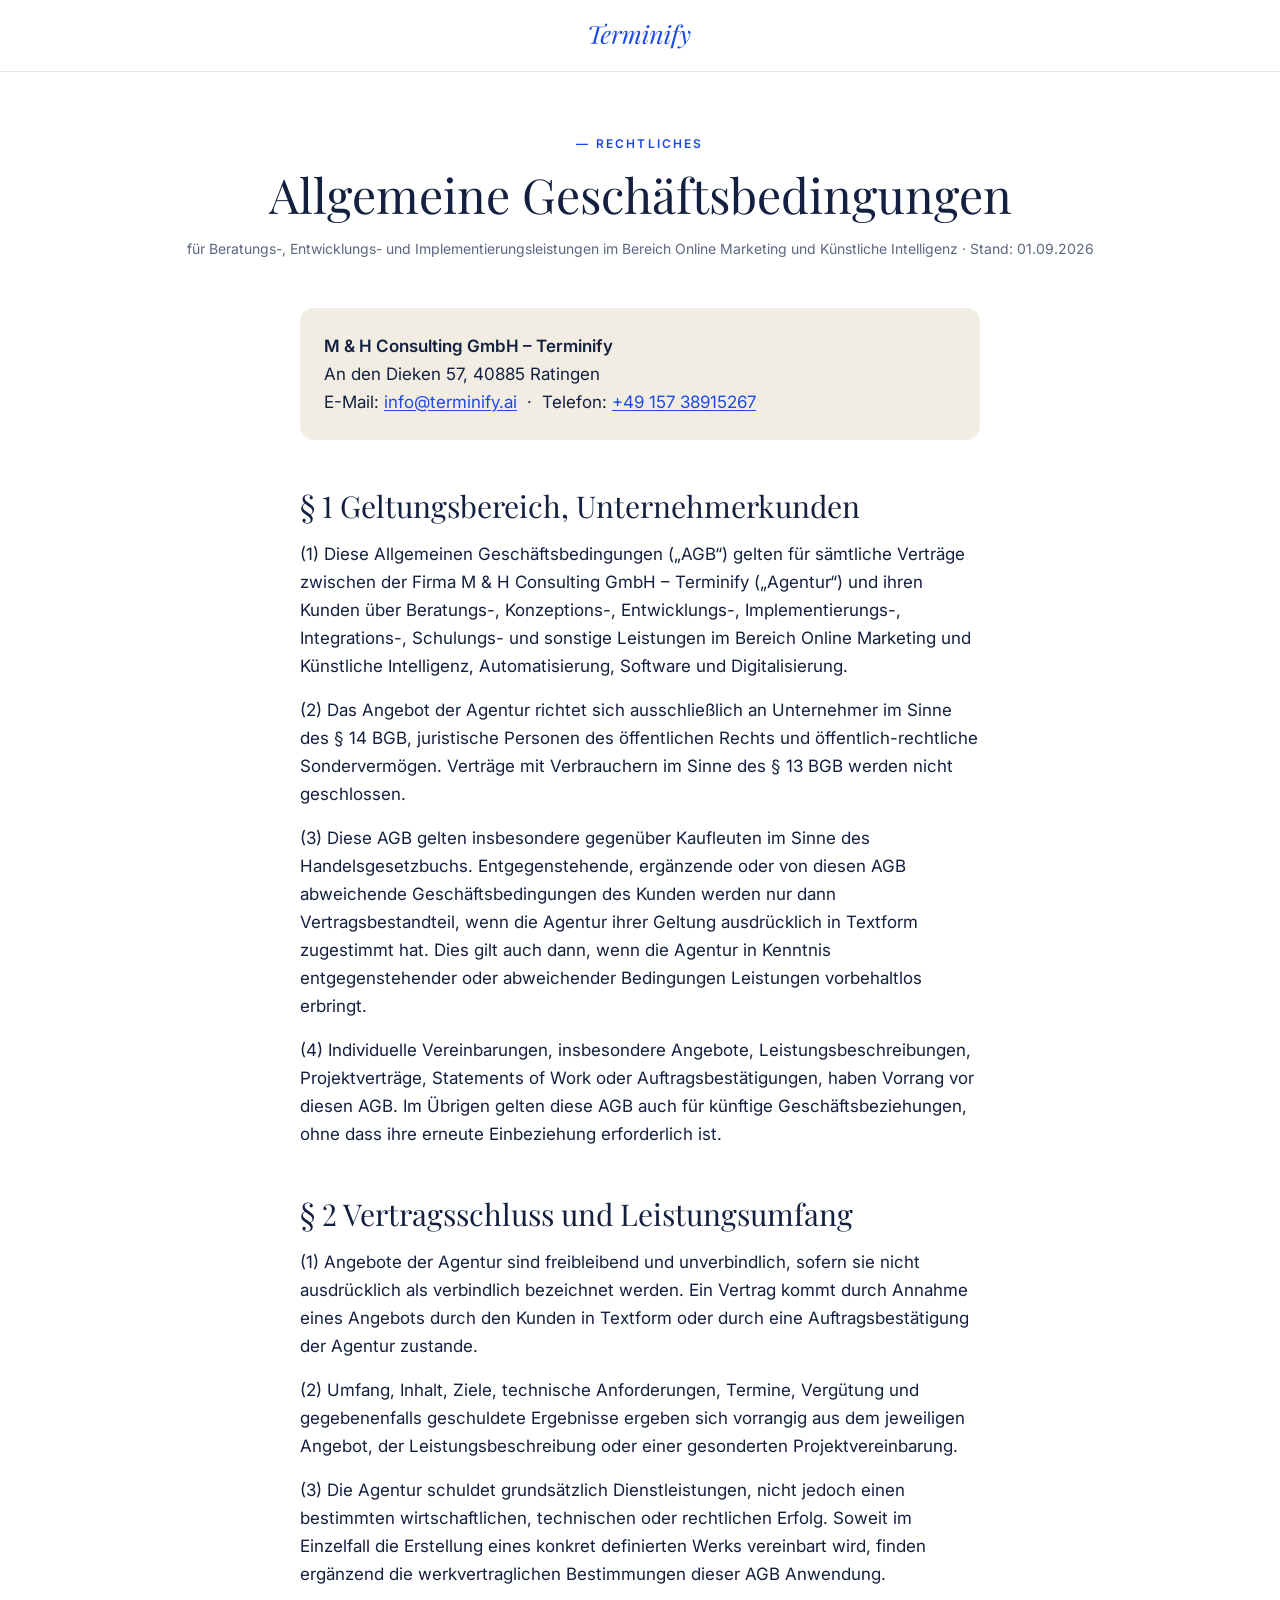
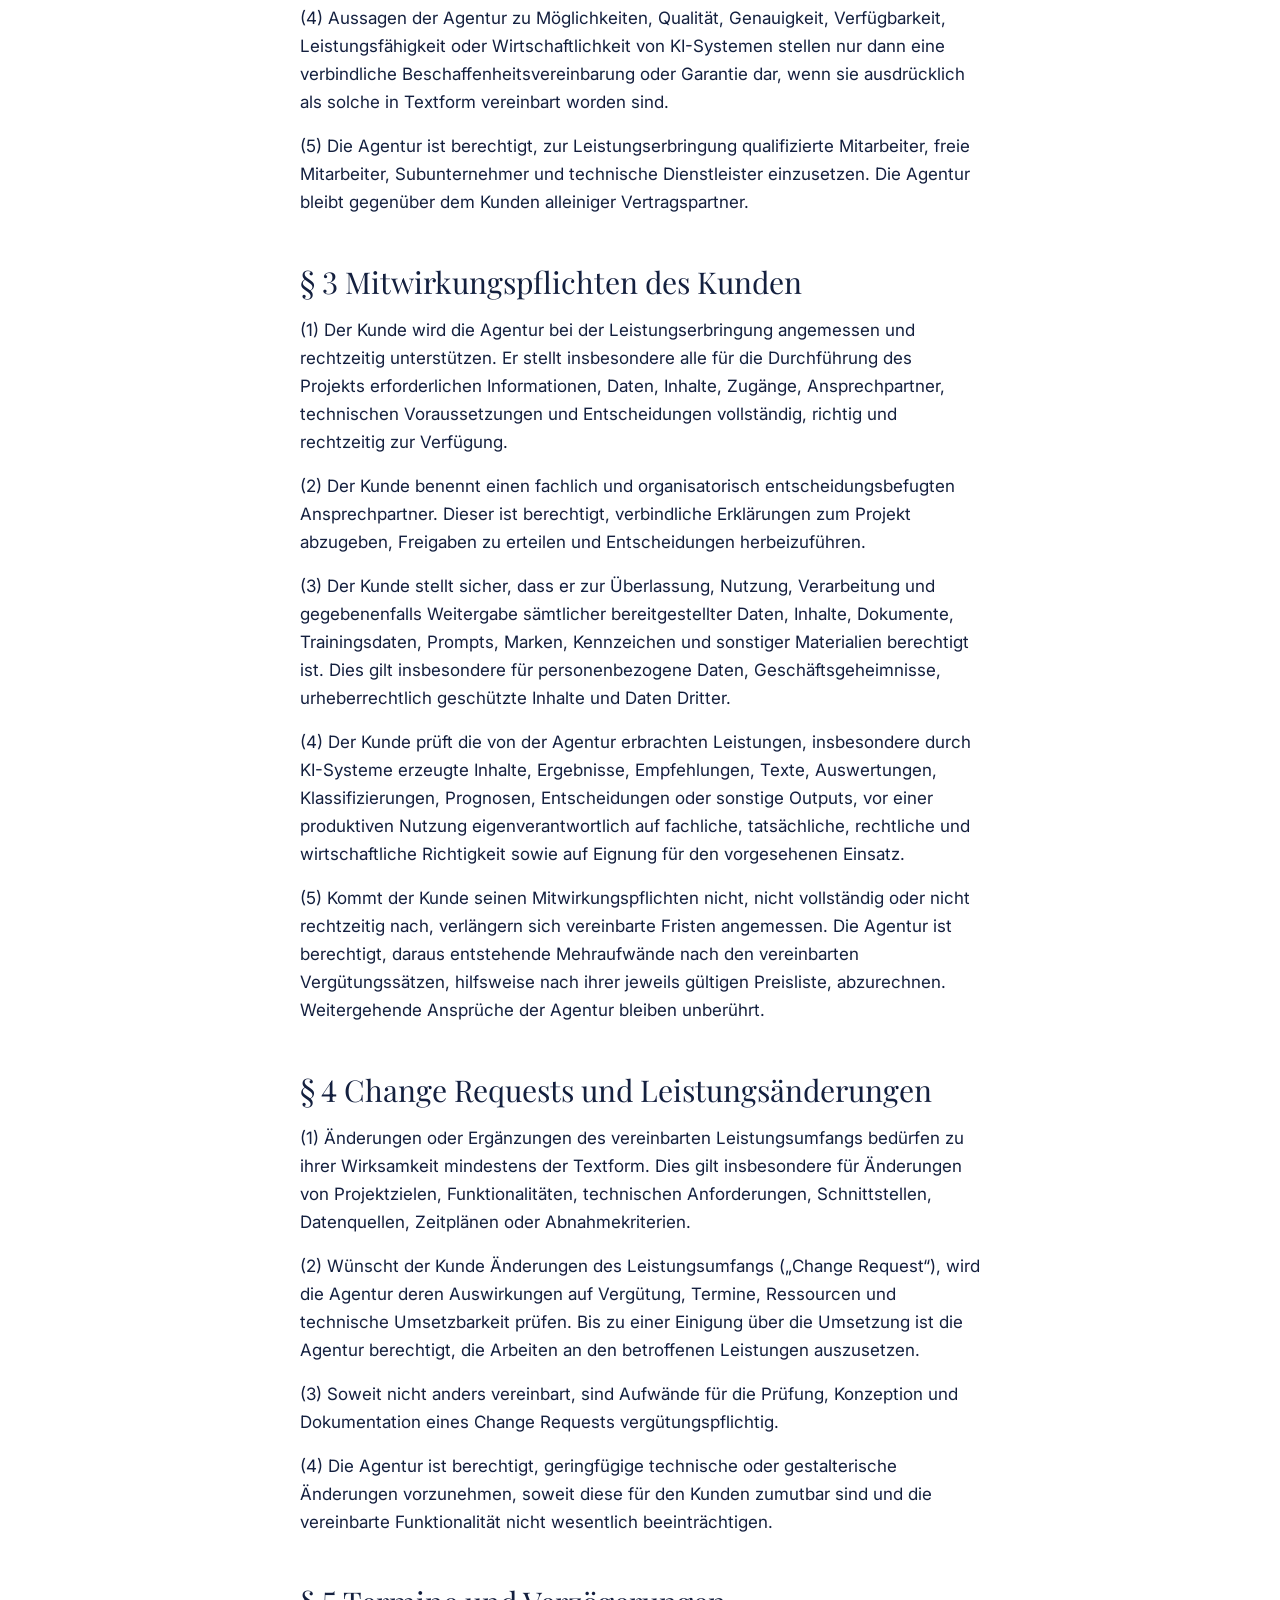
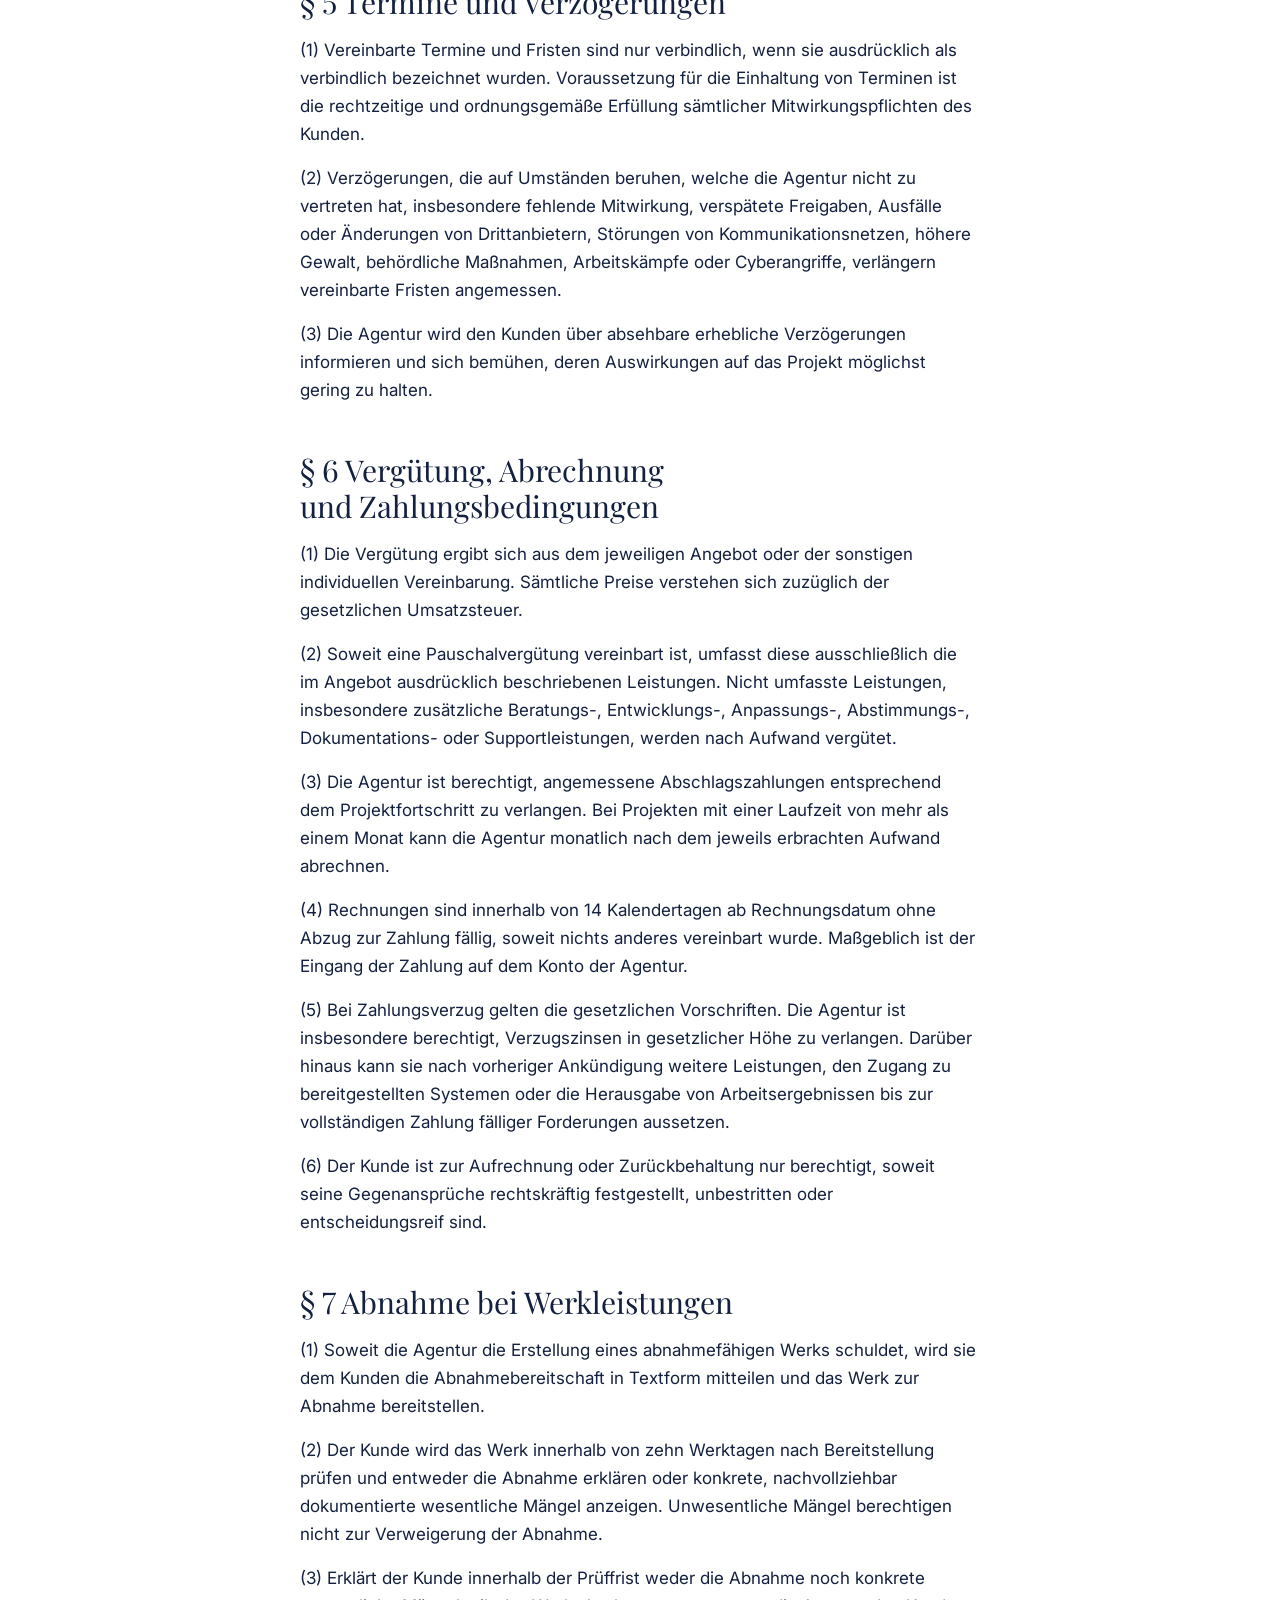
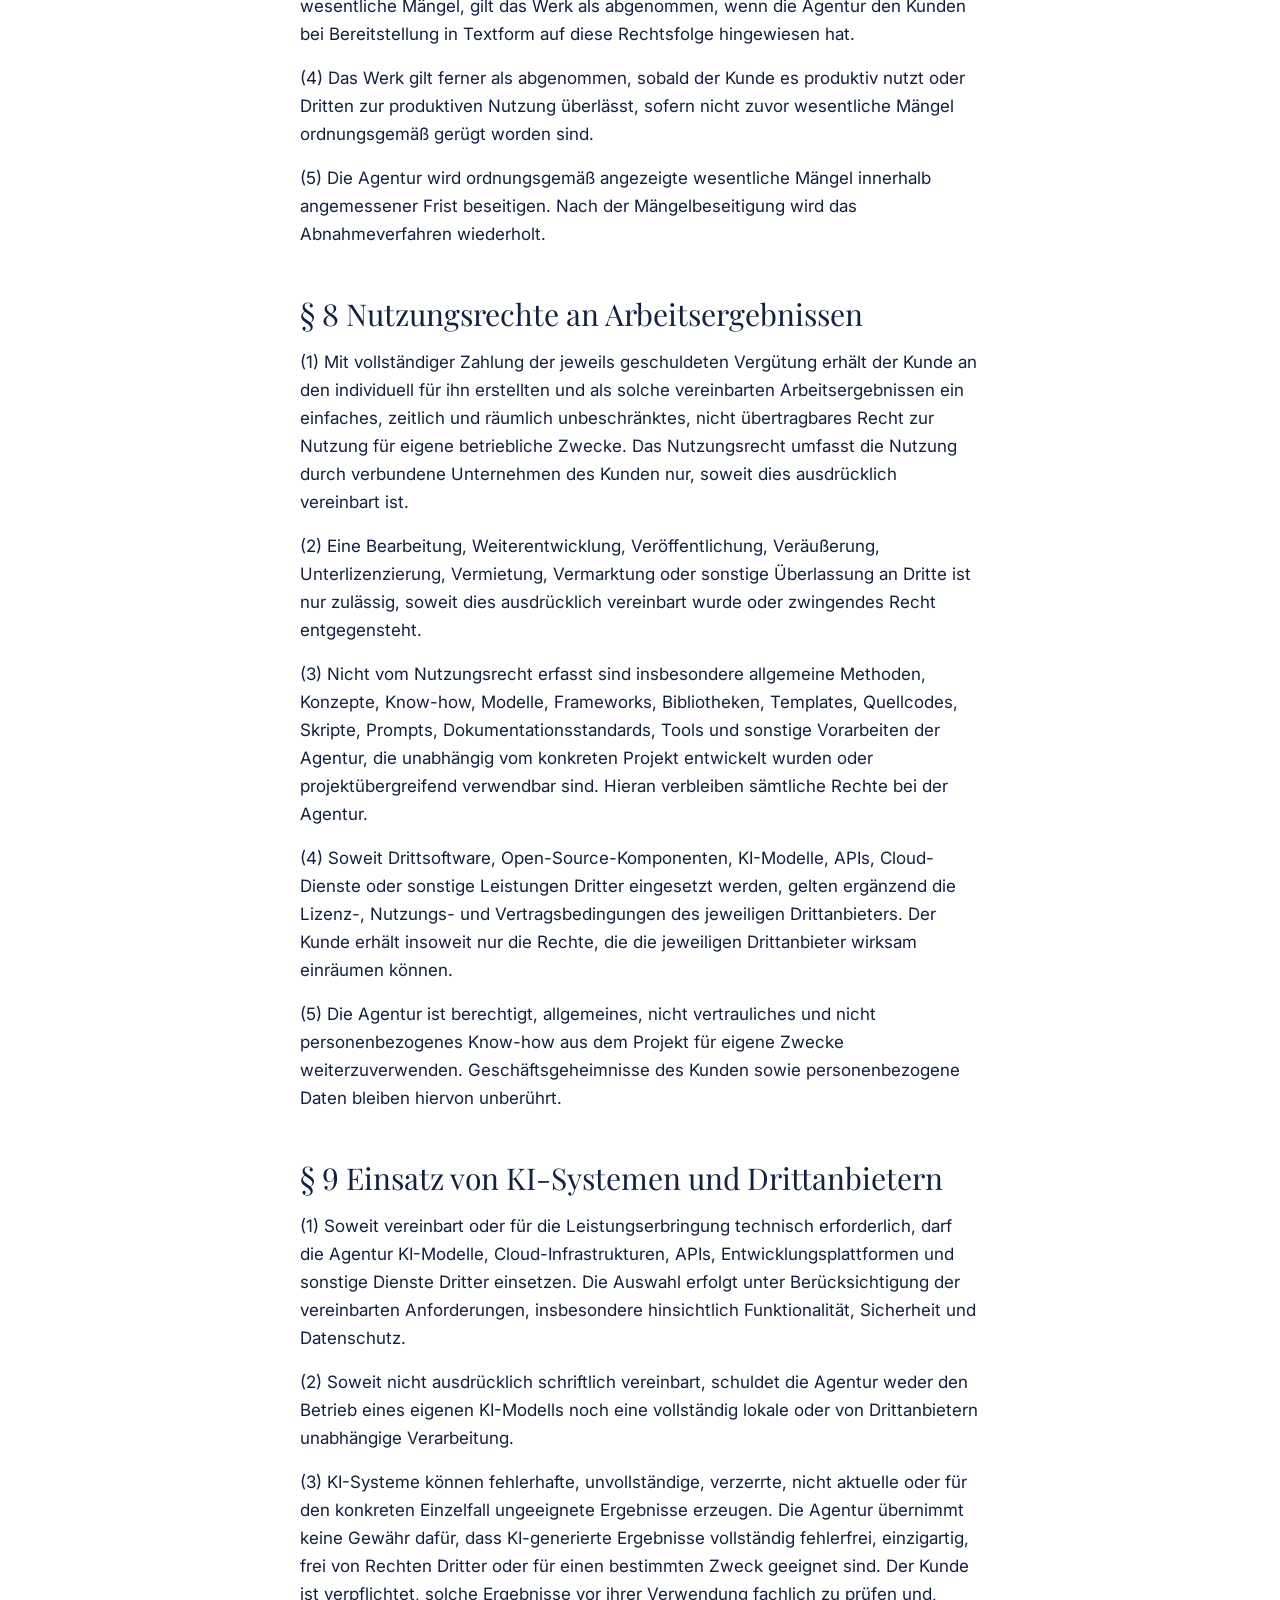
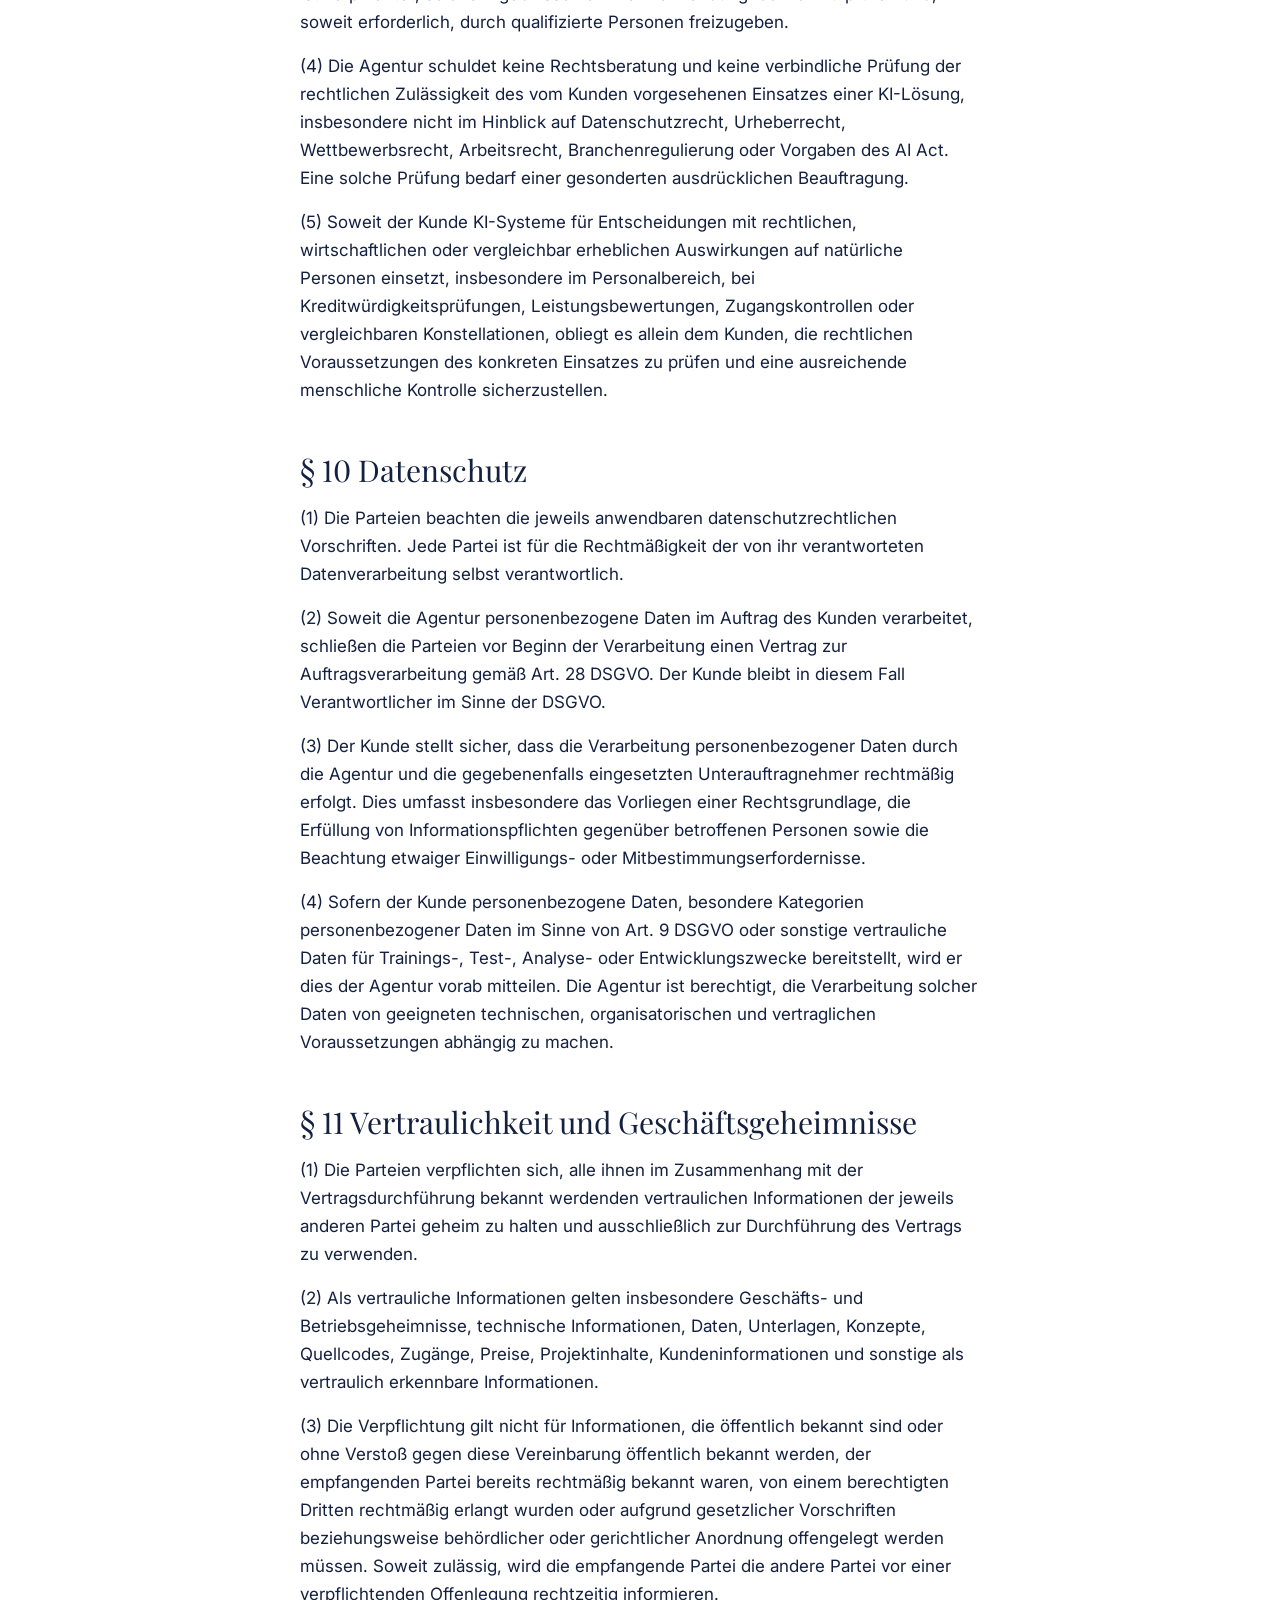
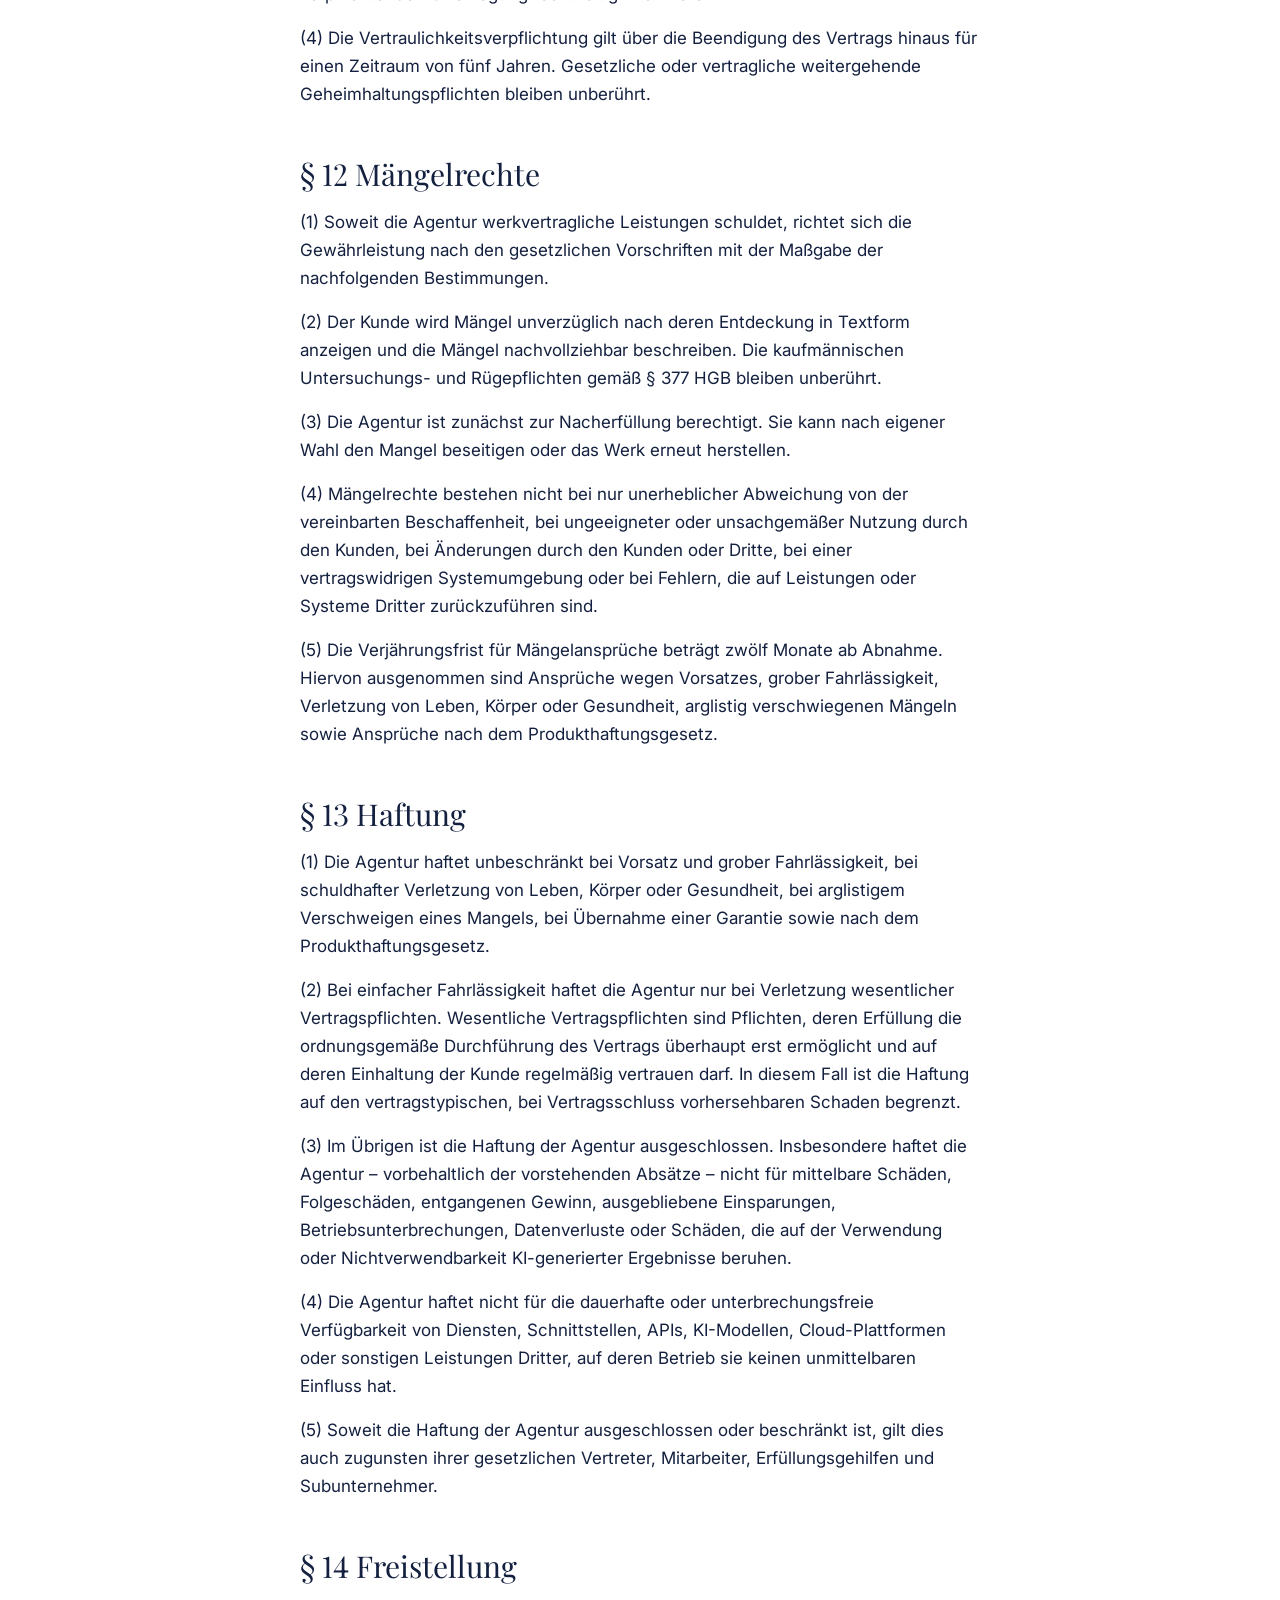
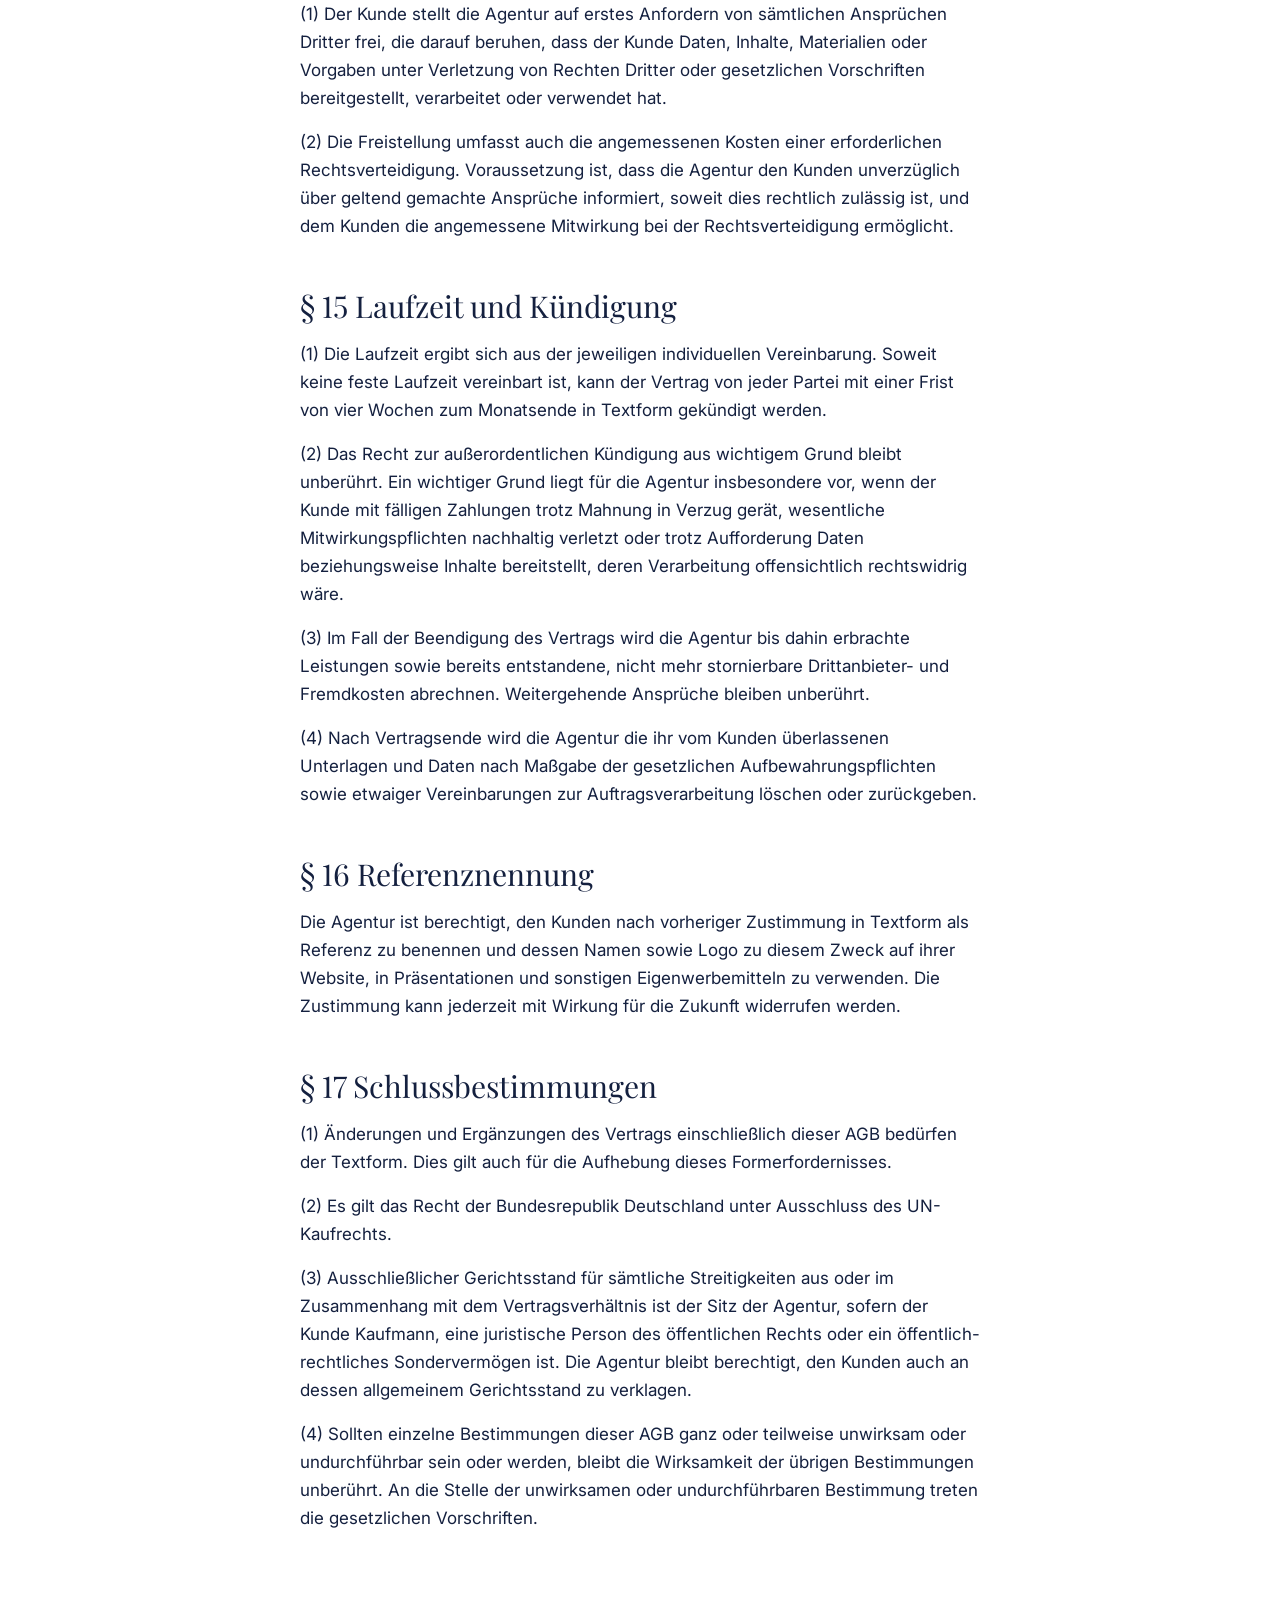
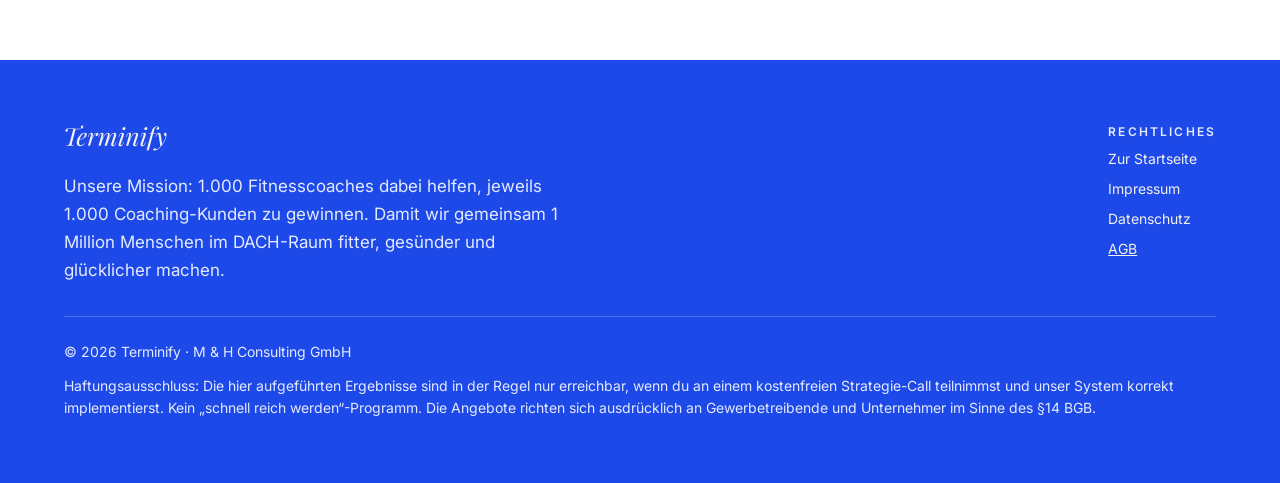
==== commit 40a5c226: "Rechtsseiten auf Robins aktuellen Stand (13.09.) gebracht Impressum, Datenschutz und AGB waren aus e" ====
--- a/agb/index.html
+++ b/agb/index.html
@@ -26,7 +26,7 @@
     <div class="container tf-mitte">
       <p class="tf-dachzeile label">— Rechtliches</p>
       <h1 class="tf-titel display-l">Allgemeine Geschäftsbedingungen</h1>
-      <p class="recht-kopf__stand small">M &amp; H Consulting GmbH – Marke: Terminify &middot; Stand: 01.10.2025</p>
+      <p class="recht-kopf__stand small">für Beratungs-, Entwicklungs- und Implementierungsleistungen im Bereich Online Marketing und Künstliche Intelligenz &middot; Stand: 01.09.2026</p>
     </div>
   </section>
 
@@ -34,79 +34,115 @@
     <div class="container">
       <div class="recht__text body">
     <div class="addr">
-      <strong>M &amp; H Consulting GmbH</strong><br>
+      <strong>M &amp; H Consulting GmbH – Terminify</strong><br>
       An den Dieken 57, 40885 Ratingen<br>
-      E-Mail: <a href="mailto:info@terminify.ai">info@terminify.ai</a>
+      E-Mail: <a href="mailto:info@terminify.ai">info@terminify.ai</a> &nbsp;&middot;&nbsp; Telefon: <a href="tel:+4915738915267">+49 157 38915267</a>
     </div>
 
-    <h2>§ 1 Geltungsbereich</h2>
-    <p>(1) Diese AGB gelten für sämtliche Leistungen der M &amp; H Consulting GmbH (nachfolgend „Anbieter") unter der Marke Terminify, insbesondere für die Bereitstellung automatisierter, KI-gestützter Vertriebs- und Kommunikationslösungen (z. B. Chatbots zur automatisierten Terminbuchung über Instagram, WhatsApp, Facebook/Meta, Website, SMS oder Telefon).</p>
-    <p>(2) Die Leistungen des Anbieters richten sich ausschließlich an Unternehmer (§ 14 BGB). Mit der Inanspruchnahme erklärt der Kunde, in Ausübung seiner gewerblichen oder selbstständigen Tätigkeit zu handeln.</p>
-    <p>(3) Abweichende AGB des Kunden werden nicht anerkannt, es sei denn, der Anbieter stimmt ihrer Geltung ausdrücklich schriftlich zu.</p>
+    <h2>§ 1 Geltungsbereich, Unternehmerkunden</h2>
+    <p>(1) Diese Allgemeinen Geschäftsbedingungen („AGB“) gelten für sämtliche Verträge zwischen der Firma M &amp; H Consulting GmbH – Terminify („Agentur“) und ihren Kunden über Beratungs-, Konzeptions-, Entwicklungs-, Implementierungs-, Integrations-, Schulungs- und sonstige Leistungen im Bereich Online Marketing und Künstliche Intelligenz, Automatisierung, Software und Digitalisierung.</p>
+    <p>(2) Das Angebot der Agentur richtet sich ausschließlich an Unternehmer im Sinne des § 14 BGB, juristische Personen des öffentlichen Rechts und öffentlich-rechtliche Sondervermögen. Verträge mit Verbrauchern im Sinne des § 13 BGB werden nicht geschlossen.</p>
+    <p>(3) Diese AGB gelten insbesondere gegenüber Kaufleuten im Sinne des Handelsgesetzbuchs. Entgegenstehende, ergänzende oder von diesen AGB abweichende Geschäftsbedingungen des Kunden werden nur dann Vertragsbestandteil, wenn die Agentur ihrer Geltung ausdrücklich in Textform zugestimmt hat. Dies gilt auch dann, wenn die Agentur in Kenntnis entgegenstehender oder abweichender Bedingungen Leistungen vorbehaltlos erbringt.</p>
+    <p>(4) Individuelle Vereinbarungen, insbesondere Angebote, Leistungsbeschreibungen, Projektverträge, Statements of Work oder Auftragsbestätigungen, haben Vorrang vor diesen AGB. Im Übrigen gelten diese AGB auch für künftige Geschäftsbeziehungen, ohne dass ihre erneute Einbeziehung erforderlich ist.</p>
 
-    <h2>§ 2 Vertragsgegenstand</h2>
-    <p>(1) Der Anbieter stellt dem Kunden Software- und Dienstleistungsleistungen zur Verfügung, darunter: Einrichtung und Betrieb von Chatbots, Kommunikation über diverse Kanäle (WhatsApp, Social Media, Telefon, SMS), Qualifizierung von Leads, Terminvereinbarung sowie Ergänzungs- und Analysetools.</p>
-    <p>(2) Der genaue Leistungsumfang ergibt sich aus dem jeweiligen Angebot oder Vertrag. Der Anbieter schuldet keinen bestimmten wirtschaftlichen Erfolg, insbesondere keine Anzahl an Leads oder vereinbarten Terminen – er erbringt lediglich die vereinbarte Leistung.</p>
-    <p>(3) Der Kunde stellt sicher, dass alle technischen und organisatorischen Voraussetzungen vorhanden sind (z. B. Meta/Instagram-Accounts, WhatsApp Business API, Berechtigungen, korrekt eingerichtete Verbindung zu Zahlungssystemen wie Stripe). Der Kunde ist zur Mitwirkung verpflichtet.</p>
+    <h2>§ 2 Vertragsschluss und Leistungsumfang</h2>
+    <p>(1) Angebote der Agentur sind freibleibend und unverbindlich, sofern sie nicht ausdrücklich als verbindlich bezeichnet werden. Ein Vertrag kommt durch Annahme eines Angebots durch den Kunden in Textform oder durch eine Auftragsbestätigung der Agentur zustande.</p>
+    <p>(2) Umfang, Inhalt, Ziele, technische Anforderungen, Termine, Vergütung und gegebenenfalls geschuldete Ergebnisse ergeben sich vorrangig aus dem jeweiligen Angebot, der Leistungsbeschreibung oder einer gesonderten Projektvereinbarung.</p>
+    <p>(3) Die Agentur schuldet grundsätzlich Dienstleistungen, nicht jedoch einen bestimmten wirtschaftlichen, technischen oder rechtlichen Erfolg. Soweit im Einzelfall die Erstellung eines konkret definierten Werks vereinbart wird, finden ergänzend die werkvertraglichen Bestimmungen dieser AGB Anwendung.</p>
+    <p>(4) Aussagen der Agentur zu Möglichkeiten, Qualität, Genauigkeit, Verfügbarkeit, Leistungsfähigkeit oder Wirtschaftlichkeit von KI-Systemen stellen nur dann eine verbindliche Beschaffenheitsvereinbarung oder Garantie dar, wenn sie ausdrücklich als solche in Textform vereinbart worden sind.</p>
+    <p>(5) Die Agentur ist berechtigt, zur Leistungserbringung qualifizierte Mitarbeiter, freie Mitarbeiter, Subunternehmer und technische Dienstleister einzusetzen. Die Agentur bleibt gegenüber dem Kunden alleiniger Vertragspartner.</p>
 
-    <h2>§ 3 Vertragsabschluss</h2>
-    <p>(1) Die Darstellung des Angebots auf der Website oder in Werbeanzeigen stellt kein verbindliches Angebot dar.</p>
-    <p>(2) Ein Vertrag kommt zustande durch:</p>
-    <ul>
-      <li>a) schriftliche Bestätigung des Angebots durch den Kunden, oder</li>
-      <li>b) mündliche bzw. telefonische/freiwillige Zusage des Kunden, oder</li>
-      <li>c) die erste Zahlung des Kunden bzw. erste Leistungserbringung durch den Anbieter.</li>
-    </ul>
-    <p>(3) Der Anbieter ist berechtigt, die Kommunikation mit dem Kunden zu Dokumentationszwecken aufzuzeichnen. Der Kunde stimmt der Aufzeichnung zu.</p>
+    <h2>§ 3 Mitwirkungspflichten des Kunden</h2>
+    <p>(1) Der Kunde wird die Agentur bei der Leistungserbringung angemessen und rechtzeitig unterstützen. Er stellt insbesondere alle für die Durchführung des Projekts erforderlichen Informationen, Daten, Inhalte, Zugänge, Ansprechpartner, technischen Voraussetzungen und Entscheidungen vollständig, richtig und rechtzeitig zur Verfügung.</p>
+    <p>(2) Der Kunde benennt einen fachlich und organisatorisch entscheidungsbefugten Ansprechpartner. Dieser ist berechtigt, verbindliche Erklärungen zum Projekt abzugeben, Freigaben zu erteilen und Entscheidungen herbeizuführen.</p>
+    <p>(3) Der Kunde stellt sicher, dass er zur Überlassung, Nutzung, Verarbeitung und gegebenenfalls Weitergabe sämtlicher bereitgestellter Daten, Inhalte, Dokumente, Trainingsdaten, Prompts, Marken, Kennzeichen und sonstiger Materialien berechtigt ist. Dies gilt insbesondere für personenbezogene Daten, Geschäftsgeheimnisse, urheberrechtlich geschützte Inhalte und Daten Dritter.</p>
+    <p>(4) Der Kunde prüft die von der Agentur erbrachten Leistungen, insbesondere durch KI-Systeme erzeugte Inhalte, Ergebnisse, Empfehlungen, Texte, Auswertungen, Klassifizierungen, Prognosen, Entscheidungen oder sonstige Outputs, vor einer produktiven Nutzung eigenverantwortlich auf fachliche, tatsächliche, rechtliche und wirtschaftliche Richtigkeit sowie auf Eignung für den vorgesehenen Einsatz.</p>
+    <p>(5) Kommt der Kunde seinen Mitwirkungspflichten nicht, nicht vollständig oder nicht rechtzeitig nach, verlängern sich vereinbarte Fristen angemessen. Die Agentur ist berechtigt, daraus entstehende Mehraufwände nach den vereinbarten Vergütungssätzen, hilfsweise nach ihrer jeweils gültigen Preisliste, abzurechnen. Weitergehende Ansprüche der Agentur bleiben unberührt.</p>
 
-    <h2>§ 4 Preise, Zahlungsbedingungen, Abonnement</h2>
-    <p>(1) Alle Preise verstehen sich netto zuzüglich der gesetzlichen Mehrwertsteuer, sofern nicht anders angegeben.</p>
-    <p>(2) Bei Abonnement-Modellen (z. B. Software-Nutzung über Stripe) wird das fällige Entgelt im Voraus zu dem im Angebot angegebenen Zeitpunkt fällig.</p>
-    <p>(3) Der Kunde ermächtigt den Anbieter, die Zahlungsabwicklung über Stripe oder ein vergleichbares System zu nutzen.</p>
-    <p>(4) Bei Zahlungsverzug ist der Anbieter berechtigt, Leistungen bis zum Ausgleich auszusetzen.</p>
-    <p>(5) Der Anbieter sieht vor, dass der Kunde in eigenem Verantwortungsbereich agiert: Der Anbieter übernimmt keine Haftung für Kosten oder Schäden, die durch die Bot-Nutzung, Lead-Qualifizierung oder Terminvereinbarung entstehen (siehe § 8 Haftung).</p>
+    <h2>§ 4 Change Requests und Leistungsänderungen</h2>
+    <p>(1) Änderungen oder Ergänzungen des vereinbarten Leistungsumfangs bedürfen zu ihrer Wirksamkeit mindestens der Textform. Dies gilt insbesondere für Änderungen von Projektzielen, Funktionalitäten, technischen Anforderungen, Schnittstellen, Datenquellen, Zeitplänen oder Abnahmekriterien.</p>
+    <p>(2) Wünscht der Kunde Änderungen des Leistungsumfangs („Change Request“), wird die Agentur deren Auswirkungen auf Vergütung, Termine, Ressourcen und technische Umsetzbarkeit prüfen. Bis zu einer Einigung über die Umsetzung ist die Agentur berechtigt, die Arbeiten an den betroffenen Leistungen auszusetzen.</p>
+    <p>(3) Soweit nicht anders vereinbart, sind Aufwände für die Prüfung, Konzeption und Dokumentation eines Change Requests vergütungspflichtig.</p>
+    <p>(4) Die Agentur ist berechtigt, geringfügige technische oder gestalterische Änderungen vorzunehmen, soweit diese für den Kunden zumutbar sind und die vereinbarte Funktionalität nicht wesentlich beeinträchtigen.</p>
 
-    <h2>§ 5 Laufzeit und Kündigung</h2>
-    <p>(1) Die Laufzeit ergibt sich aus dem Vertrag oder Angebot. Eine ordentliche Kündigung vor Ablauf ist ausgeschlossen, sofern nicht anders vereinbart.</p>
-    <p>(2) Das Recht zur außerordentlichen Kündigung aus wichtigem Grund bleibt unberührt.</p>
-    <p>(3) Kündigt der Kunde vor Ablauf des Vertrages ohne wichtigen Grund, bleibt der Vergütungsanspruch des Anbieters bestehen.</p>
+    <h2>§ 5 Termine und Verzögerungen</h2>
+    <p>(1) Vereinbarte Termine und Fristen sind nur verbindlich, wenn sie ausdrücklich als verbindlich bezeichnet wurden. Voraussetzung für die Einhaltung von Terminen ist die rechtzeitige und ordnungsgemäße Erfüllung sämtlicher Mitwirkungspflichten des Kunden.</p>
+    <p>(2) Verzögerungen, die auf Umständen beruhen, welche die Agentur nicht zu vertreten hat, insbesondere fehlende Mitwirkung, verspätete Freigaben, Ausfälle oder Änderungen von Drittanbietern, Störungen von Kommunikationsnetzen, höhere Gewalt, behördliche Maßnahmen, Arbeitskämpfe oder Cyberangriffe, verlängern vereinbarte Fristen angemessen.</p>
+    <p>(3) Die Agentur wird den Kunden über absehbare erhebliche Verzögerungen informieren und sich bemühen, deren Auswirkungen auf das Projekt möglichst gering zu halten.</p>
 
-    <h2>§ 6 Leistungserbringung und Verfügbarkeit</h2>
-    <p>(1) Der Anbieter erbringt die Leistungen mit der üblichen Sorgfalt. Eine ständige Verfügbarkeit der Systeme – insbesondere der Bot- und Kommunikationskanäle – kann jedoch nicht garantiert werden.</p>
-    <p>(2) Der Anbieter darf zur Erbringung der Dienstleistung Dritte oder Subunternehmer einsetzen.</p>
-    <p>(3) Der Anbieter weist darauf hin, dass der Kunde über seinen Account eigenständig handelt und technische Voraussetzungen selbst verantwortet.</p>
+    <h2>§ 6 Vergütung, Abrechnung und Zahlungsbedingungen</h2>
+    <p>(1) Die Vergütung ergibt sich aus dem jeweiligen Angebot oder der sonstigen individuellen Vereinbarung. Sämtliche Preise verstehen sich zuzüglich der gesetzlichen Umsatzsteuer.</p>
+    <p>(2) Soweit eine Pauschalvergütung vereinbart ist, umfasst diese ausschließlich die im Angebot ausdrücklich beschriebenen Leistungen. Nicht umfasste Leistungen, insbesondere zusätzliche Beratungs-, Entwicklungs-, Anpassungs-, Abstimmungs-, Dokumentations- oder Supportleistungen, werden nach Aufwand vergütet.</p>
+    <p>(3) Die Agentur ist berechtigt, angemessene Abschlagszahlungen entsprechend dem Projektfortschritt zu verlangen. Bei Projekten mit einer Laufzeit von mehr als einem Monat kann die Agentur monatlich nach dem jeweils erbrachten Aufwand abrechnen.</p>
+    <p>(4) Rechnungen sind innerhalb von 14 Kalendertagen ab Rechnungsdatum ohne Abzug zur Zahlung fällig, soweit nichts anderes vereinbart wurde. Maßgeblich ist der Eingang der Zahlung auf dem Konto der Agentur.</p>
+    <p>(5) Bei Zahlungsverzug gelten die gesetzlichen Vorschriften. Die Agentur ist insbesondere berechtigt, Verzugszinsen in gesetzlicher Höhe zu verlangen. Darüber hinaus kann sie nach vorheriger Ankündigung weitere Leistungen, den Zugang zu bereitgestellten Systemen oder die Herausgabe von Arbeitsergebnissen bis zur vollständigen Zahlung fälliger Forderungen aussetzen.</p>
+    <p>(6) Der Kunde ist zur Aufrechnung oder Zurückbehaltung nur berechtigt, soweit seine Gegenansprüche rechtskräftig festgestellt, unbestritten oder entscheidungsreif sind.</p>
 
-    <h2>§ 7 Nutzung, Rechte an Software und Sub-Accounts</h2>
-    <p>(1) Der Anbieter räumt dem Kunden ein einfaches, nicht übertragbares Nutzungsrecht an der bereitgestellten Software und Inhalten für die Vertragsdauer ein.</p>
-    <p>(2) Der Kunde darf die Systeme nicht außerhalb des vereinbarten Umfangs weitergeben, vervielfältigen oder kommerziell nutzen.</p>
-    <p>(3) Der Kunde ist selbst für den Inhalt, die Kanäle (z. B. Instagram, WhatsApp, Meta Ads), die Konfiguration, Einstellung und Einhaltung von gesetzlichen Vorgaben wie z. B. dem EU AI Act verantwortlich. Der Anbieter übernimmt keine Verantwortung für die Einhaltung von KI-Gesetzen, Datenschutzgesetzen oder Plattformrichtlinien.</p>
-    <p>(4) Der Kunde stellt den Anbieter von Ansprüchen Dritter frei, die aus der Nutzung der Software, Bots oder damit verbundenen Aktivitäten resultieren und die auf einer Pflichtverletzung des Kunden beruhen.</p>
+    <h2>§ 7 Abnahme bei Werkleistungen</h2>
+    <p>(1) Soweit die Agentur die Erstellung eines abnahmefähigen Werks schuldet, wird sie dem Kunden die Abnahmebereitschaft in Textform mitteilen und das Werk zur Abnahme bereitstellen.</p>
+    <p>(2) Der Kunde wird das Werk innerhalb von zehn Werktagen nach Bereitstellung prüfen und entweder die Abnahme erklären oder konkrete, nachvollziehbar dokumentierte wesentliche Mängel anzeigen. Unwesentliche Mängel berechtigen nicht zur Verweigerung der Abnahme.</p>
+    <p>(3) Erklärt der Kunde innerhalb der Prüffrist weder die Abnahme noch konkrete wesentliche Mängel, gilt das Werk als abgenommen, wenn die Agentur den Kunden bei Bereitstellung in Textform auf diese Rechtsfolge hingewiesen hat.</p>
+    <p>(4) Das Werk gilt ferner als abgenommen, sobald der Kunde es produktiv nutzt oder Dritten zur produktiven Nutzung überlässt, sofern nicht zuvor wesentliche Mängel ordnungsgemäß gerügt worden sind.</p>
+    <p>(5) Die Agentur wird ordnungsgemäß angezeigte wesentliche Mängel innerhalb angemessener Frist beseitigen. Nach der Mängelbeseitigung wird das Abnahmeverfahren wiederholt.</p>
 
-    <h2>§ 8 Haftung</h2>
-    <p>(1) Die Haftung des Anbieters ist ausgeschlossen bei einfacher Fahrlässigkeit, es sei denn, es handelt sich um die Verletzung wesentlicher Vertragspflichten (Kardinalpflichten). In diesem Fall ist die Haftung auf den vertragstypischen, vorhersehbaren Schaden begrenzt.</p>
-    <p>(2) Bei Vorsatz, grober Fahrlässigkeit sowie bei Verletzung von Leben, Körper oder Gesundheit bleibt die Haftung unberührt.</p>
-    <p>(3) Der Kunde erkennt an, dass bei Bot-gestützten Prozessen (Lead-Ansprache, Terminvereinbarung, Automatisierung) Risiken bestehen und die Nutzung auf eigene Verantwortung erfolgt. Der Anbieter übernimmt keine Haftung für verschuldete oder unverschuldete Fehler, Datenverluste, Fehlqualifizierung von Leads oder Plattform-/API-Änderungen von Meta, WhatsApp oder sonstigen Diensten.</p>
-    <p>(4) Sofern der Anbieter eine Garantie für eine bestimmte Anzahl von Leads oder Terminen nicht ausdrücklich übernommen hat, besteht kein Anspruch darauf.</p>
+    <h2>§ 8 Nutzungsrechte an Arbeitsergebnissen</h2>
+    <p>(1) Mit vollständiger Zahlung der jeweils geschuldeten Vergütung erhält der Kunde an den individuell für ihn erstellten und als solche vereinbarten Arbeitsergebnissen ein einfaches, zeitlich und räumlich unbeschränktes, nicht übertragbares Recht zur Nutzung für eigene betriebliche Zwecke. Das Nutzungsrecht umfasst die Nutzung durch verbundene Unternehmen des Kunden nur, soweit dies ausdrücklich vereinbart ist.</p>
+    <p>(2) Eine Bearbeitung, Weiterentwicklung, Veröffentlichung, Veräußerung, Unterlizenzierung, Vermietung, Vermarktung oder sonstige Überlassung an Dritte ist nur zulässig, soweit dies ausdrücklich vereinbart wurde oder zwingendes Recht entgegensteht.</p>
+    <p>(3) Nicht vom Nutzungsrecht erfasst sind insbesondere allgemeine Methoden, Konzepte, Know-how, Modelle, Frameworks, Bibliotheken, Templates, Quellcodes, Skripte, Prompts, Dokumentationsstandards, Tools und sonstige Vorarbeiten der Agentur, die unabhängig vom konkreten Projekt entwickelt wurden oder projektübergreifend verwendbar sind. Hieran verbleiben sämtliche Rechte bei der Agentur.</p>
+    <p>(4) Soweit Drittsoftware, Open-Source-Komponenten, KI-Modelle, APIs, Cloud-Dienste oder sonstige Leistungen Dritter eingesetzt werden, gelten ergänzend die Lizenz-, Nutzungs- und Vertragsbedingungen des jeweiligen Drittanbieters. Der Kunde erhält insoweit nur die Rechte, die die jeweiligen Drittanbieter wirksam einräumen können.</p>
+    <p>(5) Die Agentur ist berechtigt, allgemeines, nicht vertrauliches und nicht personenbezogenes Know-how aus dem Projekt für eigene Zwecke weiterzuverwenden. Geschäftsgeheimnisse des Kunden sowie personenbezogene Daten bleiben hiervon unberührt.</p>
 
-    <h2>§ 9 Datenschutz &amp; Datenverarbeitung</h2>
-    <p>(1) Die Verarbeitung personenbezogener Daten erfolgt im Rahmen der gesetzlichen Bestimmungen, insbesondere der Datenschutz-Grundverordnung (DSGVO). Details siehe gesonderte Datenschutzerklärung auf <a href="/datenschutz">terminify.ai/datenschutz</a>.</p>
-    <p>(2) Der Kunde willigt ein, dass der Anbieter seine Kontaktdaten zur Vertragsabwicklung und zur Kontaktaufnahme nutzt.</p>
-    <p>(3) Der Kunde ist selbst verantwortlich dafür, dass er im Rahmen der Bot- und Funnel-Prozesse die erforderlichen Einwilligungen (z. B. via Meta-Ads, WhatsApp) einholt und rechtssicher dokumentiert.</p>
-    <p>(4) Der Anbieter weist darauf hin, dass bei Nutzung von Sub-Accounts, Drittplattformen (z. B. Meta, WhatsApp, HighLevel) Datenübermittlungen stattfinden können, für die der Kunde verantwortlich ist.</p>
+    <h2>§ 9 Einsatz von KI-Systemen und Drittanbietern</h2>
+    <p>(1) Soweit vereinbart oder für die Leistungserbringung technisch erforderlich, darf die Agentur KI-Modelle, Cloud-Infrastrukturen, APIs, Entwicklungsplattformen und sonstige Dienste Dritter einsetzen. Die Auswahl erfolgt unter Berücksichtigung der vereinbarten Anforderungen, insbesondere hinsichtlich Funktionalität, Sicherheit und Datenschutz.</p>
+    <p>(2) Soweit nicht ausdrücklich schriftlich vereinbart, schuldet die Agentur weder den Betrieb eines eigenen KI-Modells noch eine vollständig lokale oder von Drittanbietern unabhängige Verarbeitung.</p>
+    <p>(3) KI-Systeme können fehlerhafte, unvollständige, verzerrte, nicht aktuelle oder für den konkreten Einzelfall ungeeignete Ergebnisse erzeugen. Die Agentur übernimmt keine Gewähr dafür, dass KI-generierte Ergebnisse vollständig fehlerfrei, einzigartig, frei von Rechten Dritter oder für einen bestimmten Zweck geeignet sind. Der Kunde ist verpflichtet, solche Ergebnisse vor ihrer Verwendung fachlich zu prüfen und, soweit erforderlich, durch qualifizierte Personen freizugeben.</p>
+    <p>(4) Die Agentur schuldet keine Rechtsberatung und keine verbindliche Prüfung der rechtlichen Zulässigkeit des vom Kunden vorgesehenen Einsatzes einer KI-Lösung, insbesondere nicht im Hinblick auf Datenschutzrecht, Urheberrecht, Wettbewerbsrecht, Arbeitsrecht, Branchenregulierung oder Vorgaben des AI Act. Eine solche Prüfung bedarf einer gesonderten ausdrücklichen Beauftragung.</p>
+    <p>(5) Soweit der Kunde KI-Systeme für Entscheidungen mit rechtlichen, wirtschaftlichen oder vergleichbar erheblichen Auswirkungen auf natürliche Personen einsetzt, insbesondere im Personalbereich, bei Kreditwürdigkeitsprüfungen, Leistungsbewertungen, Zugangskontrollen oder vergleichbaren Konstellationen, obliegt es allein dem Kunden, die rechtlichen Voraussetzungen des konkreten Einsatzes zu prüfen und eine ausreichende menschliche Kontrolle sicherzustellen.</p>
 
-    <h2>§ 10 Funnel- und Automatisierungsprozesse</h2>
-    <p>(1) Der Kunde nutzt die Funnel- und Automatisierungsprozesse (z. B. Werbeanzeige &rarr; Landingpage &rarr; Bot auf WhatsApp &rarr; Terminvereinbarung) auf eigene Verantwortung.</p>
-    <p>(2) Der Anbieter übernimmt keine Garantie für die Funktionsfähigkeit, Werbe-Performance oder Einhaltung von Plattformrichtlinien (z. B. Meta, Instagram). Änderungen bei Plattformen, APIs oder Werberichtlinien können zu Unterbrechungen führen. Der Anbieter haftet hierfür nicht.</p>
+    <h2>§ 10 Datenschutz</h2>
+    <p>(1) Die Parteien beachten die jeweils anwendbaren datenschutzrechtlichen Vorschriften. Jede Partei ist für die Rechtmäßigkeit der von ihr verantworteten Datenverarbeitung selbst verantwortlich.</p>
+    <p>(2) Soweit die Agentur personenbezogene Daten im Auftrag des Kunden verarbeitet, schließen die Parteien vor Beginn der Verarbeitung einen Vertrag zur Auftragsverarbeitung gemäß Art. 28 DSGVO. Der Kunde bleibt in diesem Fall Verantwortlicher im Sinne der DSGVO.</p>
+    <p>(3) Der Kunde stellt sicher, dass die Verarbeitung personenbezogener Daten durch die Agentur und die gegebenenfalls eingesetzten Unterauftragnehmer rechtmäßig erfolgt. Dies umfasst insbesondere das Vorliegen einer Rechtsgrundlage, die Erfüllung von Informationspflichten gegenüber betroffenen Personen sowie die Beachtung etwaiger Einwilligungs- oder Mitbestimmungserfordernisse.</p>
+    <p>(4) Sofern der Kunde personenbezogene Daten, besondere Kategorien personenbezogener Daten im Sinne von Art. 9 DSGVO oder sonstige vertrauliche Daten für Trainings-, Test-, Analyse- oder Entwicklungszwecke bereitstellt, wird er dies der Agentur vorab mitteilen. Die Agentur ist berechtigt, die Verarbeitung solcher Daten von geeigneten technischen, organisatorischen und vertraglichen Voraussetzungen abhängig zu machen.</p>
 
-    <h2>§ 11 Änderung der AGB</h2>
-    <p>(1) Der Anbieter behält sich das Recht vor, diese AGB unter Angabe des Änderungsdatums zu ändern.</p>
-    <p>(2) Änderungen werden dem Kunden in Textform rechtzeitig mitgeteilt. Widerspricht der Kunde nicht innerhalb von 4 Wochen nach Mitteilung, gelten die Änderungen als angenommen. Bei berechtigtem Widerspruch gilt das bisherige Recht fort.</p>
+    <h2>§ 11 Vertraulichkeit und Geschäftsgeheimnisse</h2>
+    <p>(1) Die Parteien verpflichten sich, alle ihnen im Zusammenhang mit der Vertragsdurchführung bekannt werdenden vertraulichen Informationen der jeweils anderen Partei geheim zu halten und ausschließlich zur Durchführung des Vertrags zu verwenden.</p>
+    <p>(2) Als vertrauliche Informationen gelten insbesondere Geschäfts- und Betriebsgeheimnisse, technische Informationen, Daten, Unterlagen, Konzepte, Quellcodes, Zugänge, Preise, Projektinhalte, Kundeninformationen und sonstige als vertraulich erkennbare Informationen.</p>
+    <p>(3) Die Verpflichtung gilt nicht für Informationen, die öffentlich bekannt sind oder ohne Verstoß gegen diese Vereinbarung öffentlich bekannt werden, der empfangenden Partei bereits rechtmäßig bekannt waren, von einem berechtigten Dritten rechtmäßig erlangt wurden oder aufgrund gesetzlicher Vorschriften beziehungsweise behördlicher oder gerichtlicher Anordnung offengelegt werden müssen. Soweit zulässig, wird die empfangende Partei die andere Partei vor einer verpflichtenden Offenlegung rechtzeitig informieren.</p>
+    <p>(4) Die Vertraulichkeitsverpflichtung gilt über die Beendigung des Vertrags hinaus für einen Zeitraum von fünf Jahren. Gesetzliche oder vertragliche weitergehende Geheimhaltungspflichten bleiben unberührt.</p>
 
-    <h2>§ 12 Schlussbestimmungen</h2>
-    <p>(1) Es gilt deutsches Recht unter Ausschluss des UN-Kaufrechts (CISG).</p>
-    <p>(2) Gerichtsstand ist, soweit zulässig, der Sitz des Anbieters in Ratingen.</p>
-    <p>(3) Sollte eine Bestimmung dieser AGB ganz oder teilweise unwirksam sein oder werden, bleibt die Wirksamkeit der übrigen Bestimmungen unberührt. Anstelle der unwirksamen Bestimmung gilt dasjenige, was dem wirtschaftlichen Zweck der wirksamen Bestimmung in rechtlich zulässiger Weise entspricht.</p>
-    <p>(4) Diese AGB treten mit Vertragsschluss in Kraft.</p>
+    <h2>§ 12 Mängelrechte</h2>
+    <p>(1) Soweit die Agentur werkvertragliche Leistungen schuldet, richtet sich die Gewährleistung nach den gesetzlichen Vorschriften mit der Maßgabe der nachfolgenden Bestimmungen.</p>
+    <p>(2) Der Kunde wird Mängel unverzüglich nach deren Entdeckung in Textform anzeigen und die Mängel nachvollziehbar beschreiben. Die kaufmännischen Untersuchungs- und Rügepflichten gemäß § 377 HGB bleiben unberührt.</p>
+    <p>(3) Die Agentur ist zunächst zur Nacherfüllung berechtigt. Sie kann nach eigener Wahl den Mangel beseitigen oder das Werk erneut herstellen.</p>
+    <p>(4) Mängelrechte bestehen nicht bei nur unerheblicher Abweichung von der vereinbarten Beschaffenheit, bei ungeeigneter oder unsachgemäßer Nutzung durch den Kunden, bei Änderungen durch den Kunden oder Dritte, bei einer vertragswidrigen Systemumgebung oder bei Fehlern, die auf Leistungen oder Systeme Dritter zurückzuführen sind.</p>
+    <p>(5) Die Verjährungsfrist für Mängelansprüche beträgt zwölf Monate ab Abnahme. Hiervon ausgenommen sind Ansprüche wegen Vorsatzes, grober Fahrlässigkeit, Verletzung von Leben, Körper oder Gesundheit, arglistig verschwiegenen Mängeln sowie Ansprüche nach dem Produkthaftungsgesetz.</p>
+
+    <h2>§ 13 Haftung</h2>
+    <p>(1) Die Agentur haftet unbeschränkt bei Vorsatz und grober Fahrlässigkeit, bei schuldhafter Verletzung von Leben, Körper oder Gesundheit, bei arglistigem Verschweigen eines Mangels, bei Übernahme einer Garantie sowie nach dem Produkthaftungsgesetz.</p>
+    <p>(2) Bei einfacher Fahrlässigkeit haftet die Agentur nur bei Verletzung wesentlicher Vertragspflichten. Wesentliche Vertragspflichten sind Pflichten, deren Erfüllung die ordnungsgemäße Durchführung des Vertrags überhaupt erst ermöglicht und auf deren Einhaltung der Kunde regelmäßig vertrauen darf. In diesem Fall ist die Haftung auf den vertragstypischen, bei Vertragsschluss vorhersehbaren Schaden begrenzt.</p>
+    <p>(3) Im Übrigen ist die Haftung der Agentur ausgeschlossen. Insbesondere haftet die Agentur – vorbehaltlich der vorstehenden Absätze – nicht für mittelbare Schäden, Folgeschäden, entgangenen Gewinn, ausgebliebene Einsparungen, Betriebsunterbrechungen, Datenverluste oder Schäden, die auf der Verwendung oder Nichtverwendbarkeit KI-generierter Ergebnisse beruhen.</p>
+    <p>(4) Die Agentur haftet nicht für die dauerhafte oder unterbrechungsfreie Verfügbarkeit von Diensten, Schnittstellen, APIs, KI-Modellen, Cloud-Plattformen oder sonstigen Leistungen Dritter, auf deren Betrieb sie keinen unmittelbaren Einfluss hat.</p>
+    <p>(5) Soweit die Haftung der Agentur ausgeschlossen oder beschränkt ist, gilt dies auch zugunsten ihrer gesetzlichen Vertreter, Mitarbeiter, Erfüllungsgehilfen und Subunternehmer.</p>
+
+    <h2>§ 14 Freistellung</h2>
+    <p>(1) Der Kunde stellt die Agentur auf erstes Anfordern von sämtlichen Ansprüchen Dritter frei, die darauf beruhen, dass der Kunde Daten, Inhalte, Materialien oder Vorgaben unter Verletzung von Rechten Dritter oder gesetzlichen Vorschriften bereitgestellt, verarbeitet oder verwendet hat.</p>
+    <p>(2) Die Freistellung umfasst auch die angemessenen Kosten einer erforderlichen Rechtsverteidigung. Voraussetzung ist, dass die Agentur den Kunden unverzüglich über geltend gemachte Ansprüche informiert, soweit dies rechtlich zulässig ist, und dem Kunden die angemessene Mitwirkung bei der Rechtsverteidigung ermöglicht.</p>
+
+    <h2>§ 15 Laufzeit und Kündigung</h2>
+    <p>(1) Die Laufzeit ergibt sich aus der jeweiligen individuellen Vereinbarung. Soweit keine feste Laufzeit vereinbart ist, kann der Vertrag von jeder Partei mit einer Frist von vier Wochen zum Monatsende in Textform gekündigt werden.</p>
+    <p>(2) Das Recht zur außerordentlichen Kündigung aus wichtigem Grund bleibt unberührt. Ein wichtiger Grund liegt für die Agentur insbesondere vor, wenn der Kunde mit fälligen Zahlungen trotz Mahnung in Verzug gerät, wesentliche Mitwirkungspflichten nachhaltig verletzt oder trotz Aufforderung Daten beziehungsweise Inhalte bereitstellt, deren Verarbeitung offensichtlich rechtswidrig wäre.</p>
+    <p>(3) Im Fall der Beendigung des Vertrags wird die Agentur bis dahin erbrachte Leistungen sowie bereits entstandene, nicht mehr stornierbare Drittanbieter- und Fremdkosten abrechnen. Weitergehende Ansprüche bleiben unberührt.</p>
+    <p>(4) Nach Vertragsende wird die Agentur die ihr vom Kunden überlassenen Unterlagen und Daten nach Maßgabe der gesetzlichen Aufbewahrungspflichten sowie etwaiger Vereinbarungen zur Auftragsverarbeitung löschen oder zurückgeben.</p>
+
+    <h2>§ 16 Referenznennung</h2>
+    <p>Die Agentur ist berechtigt, den Kunden nach vorheriger Zustimmung in Textform als Referenz zu benennen und dessen Namen sowie Logo zu diesem Zweck auf ihrer Website, in Präsentationen und sonstigen Eigenwerbemitteln zu verwenden. Die Zustimmung kann jederzeit mit Wirkung für die Zukunft widerrufen werden.</p>
+
+    <h2>§ 17 Schlussbestimmungen</h2>
+    <p>(1) Änderungen und Ergänzungen des Vertrags einschließlich dieser AGB bedürfen der Textform. Dies gilt auch für die Aufhebung dieses Formerfordernisses.</p>
+    <p>(2) Es gilt das Recht der Bundesrepublik Deutschland unter Ausschluss des UN-Kaufrechts.</p>
+    <p>(3) Ausschließlicher Gerichtsstand für sämtliche Streitigkeiten aus oder im Zusammenhang mit dem Vertragsverhältnis ist der Sitz der Agentur, sofern der Kunde Kaufmann, eine juristische Person des öffentlichen Rechts oder ein öffentlich-rechtliches Sondervermögen ist. Die Agentur bleibt berechtigt, den Kunden auch an dessen allgemeinem Gerichtsstand zu verklagen.</p>
+    <p>(4) Sollten einzelne Bestimmungen dieser AGB ganz oder teilweise unwirksam oder undurchführbar sein oder werden, bleibt die Wirksamkeit der übrigen Bestimmungen unberührt. An die Stelle der unwirksamen oder undurchführbaren Bestimmung treten die gesetzlichen Vorschriften.</p>
   
       </div>
     </div>
--- a/recht.css
+++ b/recht.css
@@ -18,7 +18,8 @@
 .recht__text h2 { margin: var(--space-12) 0 var(--space-4); font-family: var(--font-display); font-size: 30px; line-height: 1.2; font-weight: 400; color: var(--ink); text-wrap: balance; }
 .recht__text h3 { margin: var(--space-8) 0 var(--space-2); font-size: 17px; line-height: 28px; font-weight: 600; }
 .recht__text p { margin: 0 0 var(--space-4); }
-.recht__text ul { margin: 0 0 var(--space-4); padding-left: 1.25em; }
+.recht__text h4 { margin: var(--space-6) 0 var(--space-2); font-size: 16px; line-height: 24px; font-weight: 600; }
+.recht__text ul, .recht__text ol { margin: 0 0 var(--space-4); padding-left: 1.25em; }
 .recht__text li { margin-bottom: var(--space-2); }
 .recht__text li::marker { color: var(--ink-muted); }
 .recht__text strong { font-weight: 600; }
